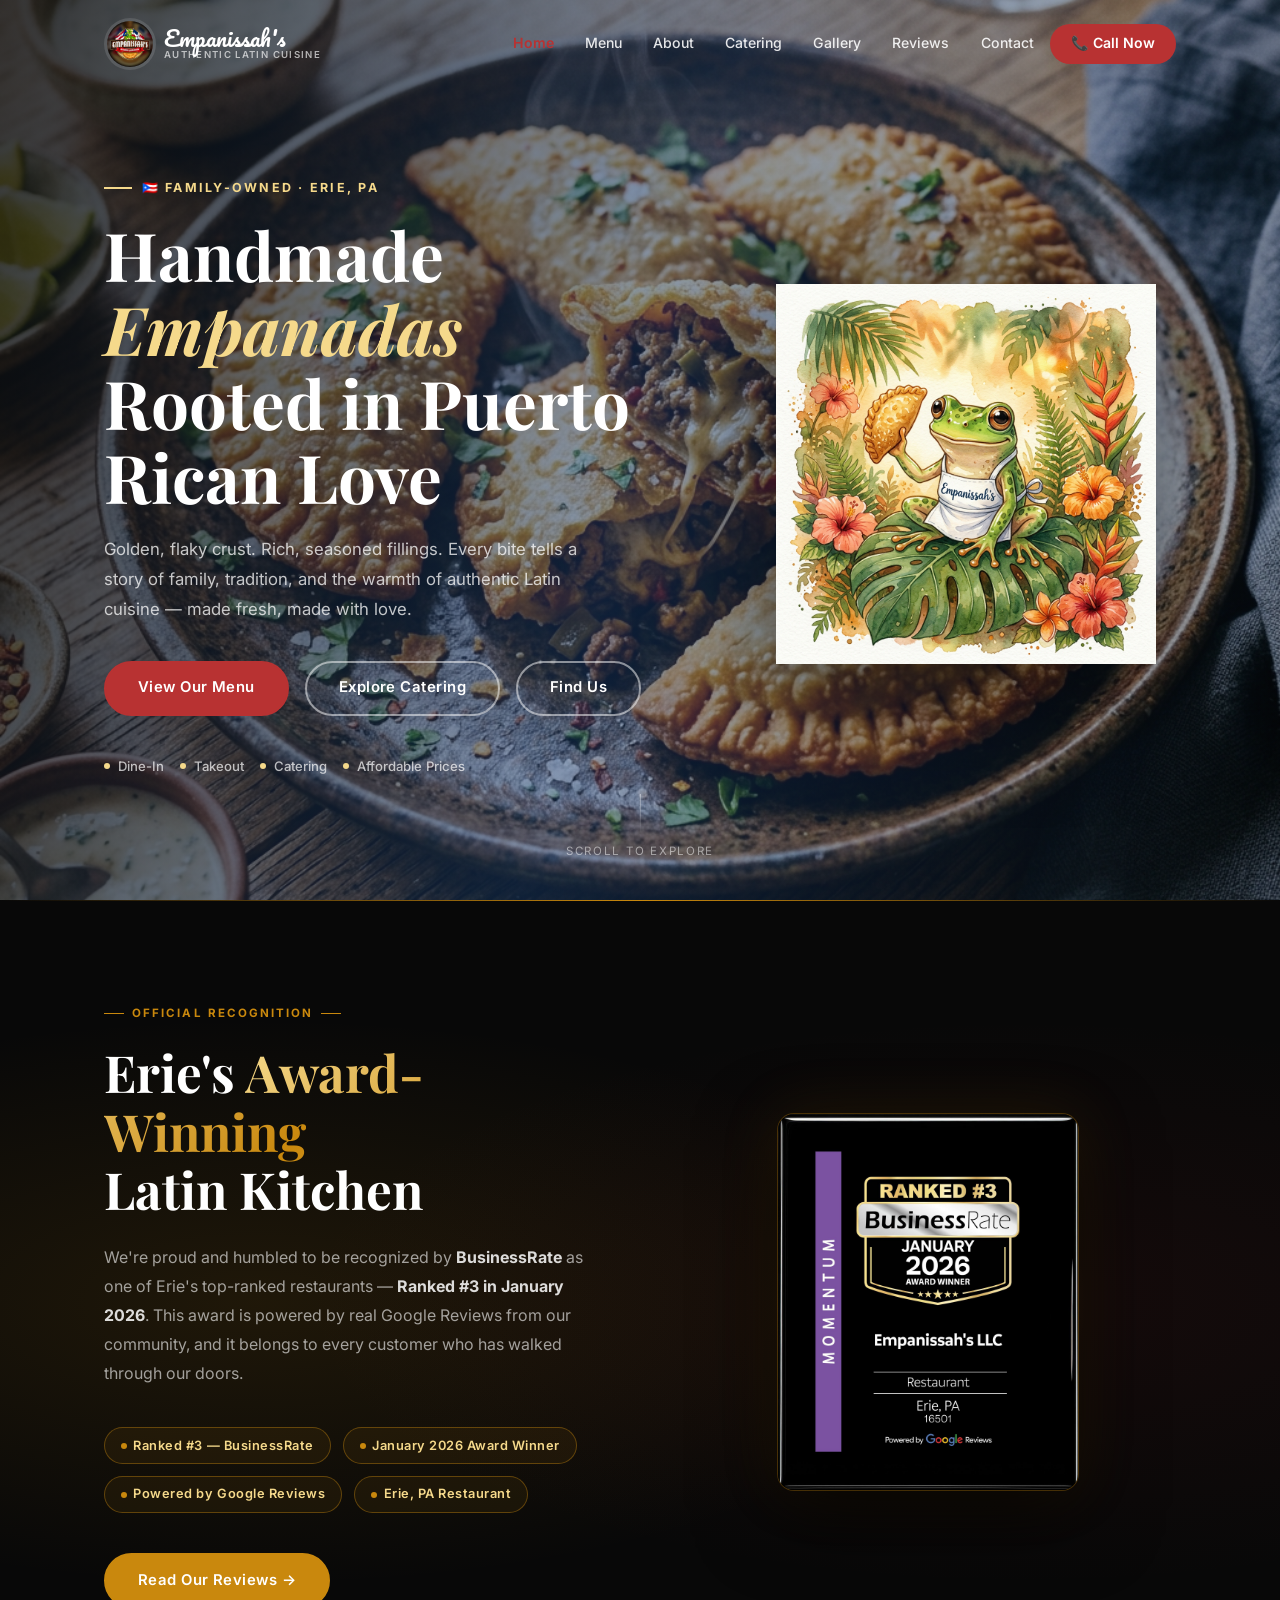
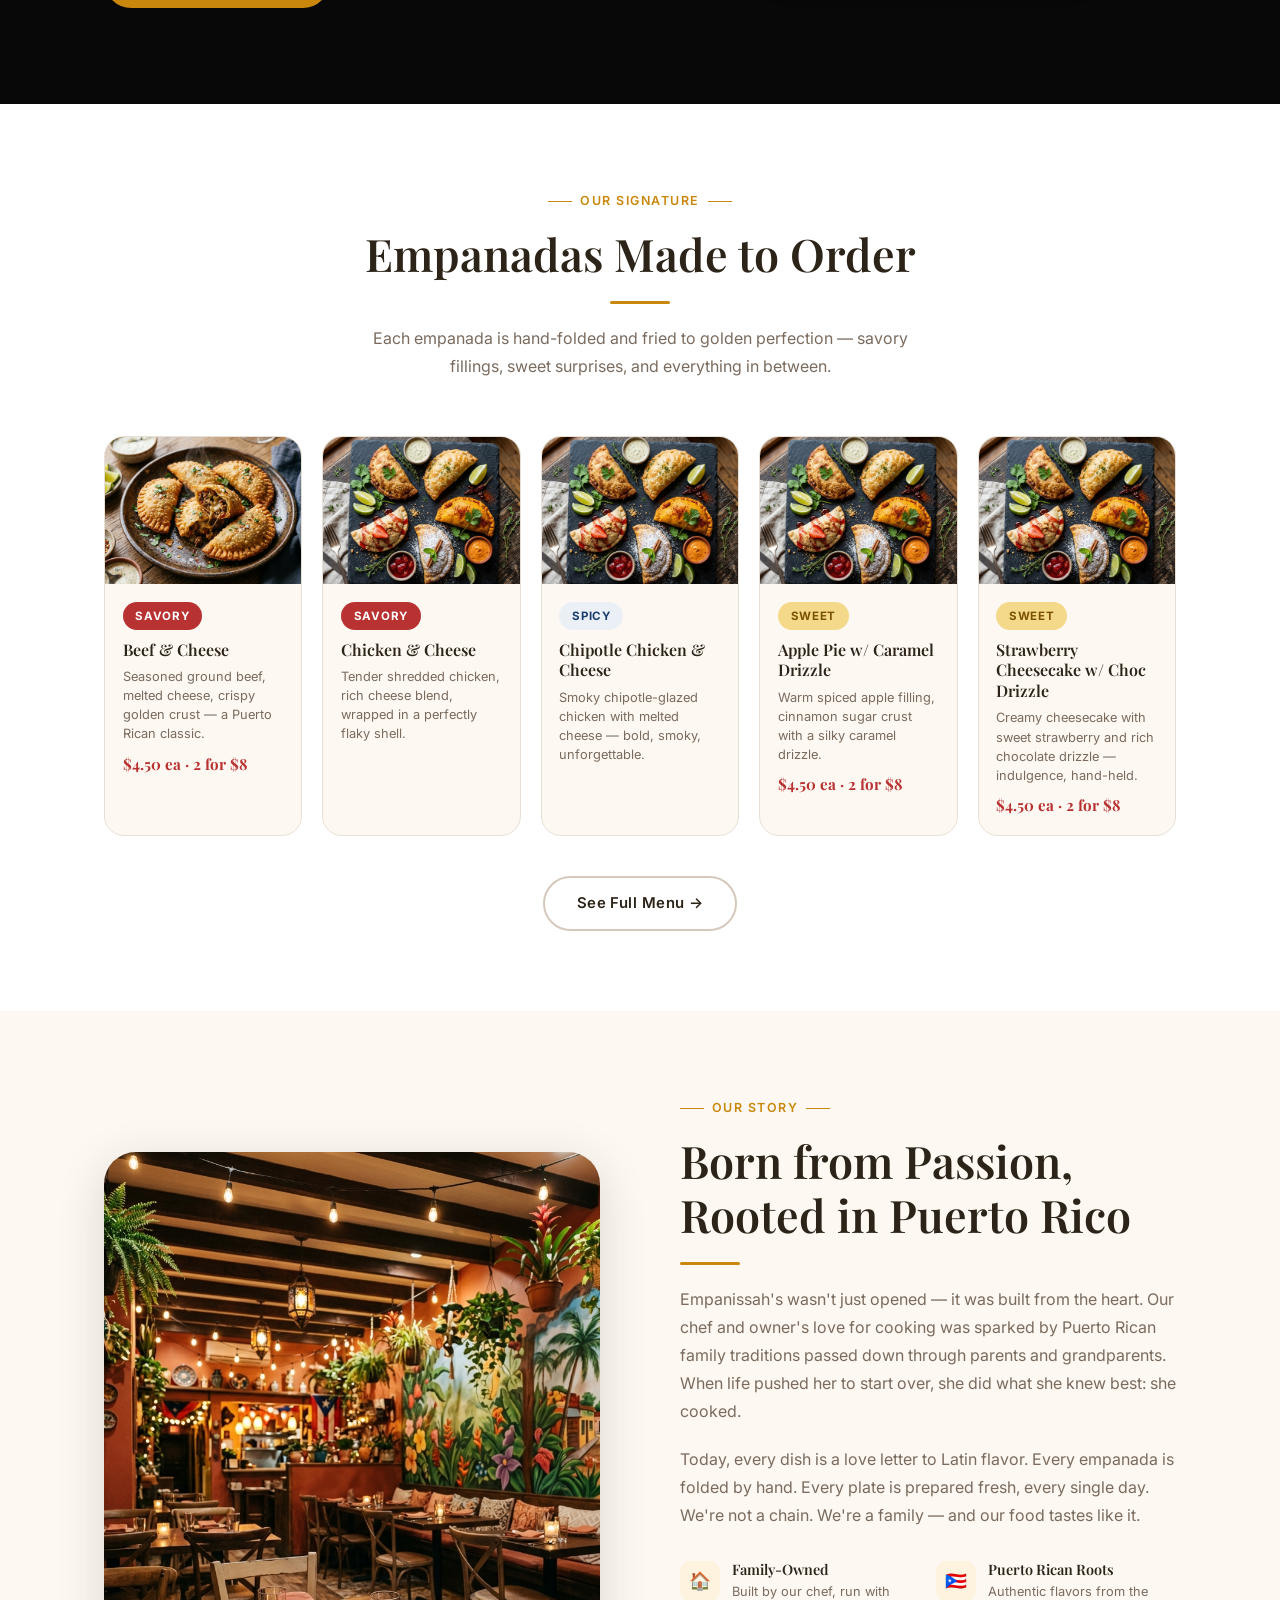
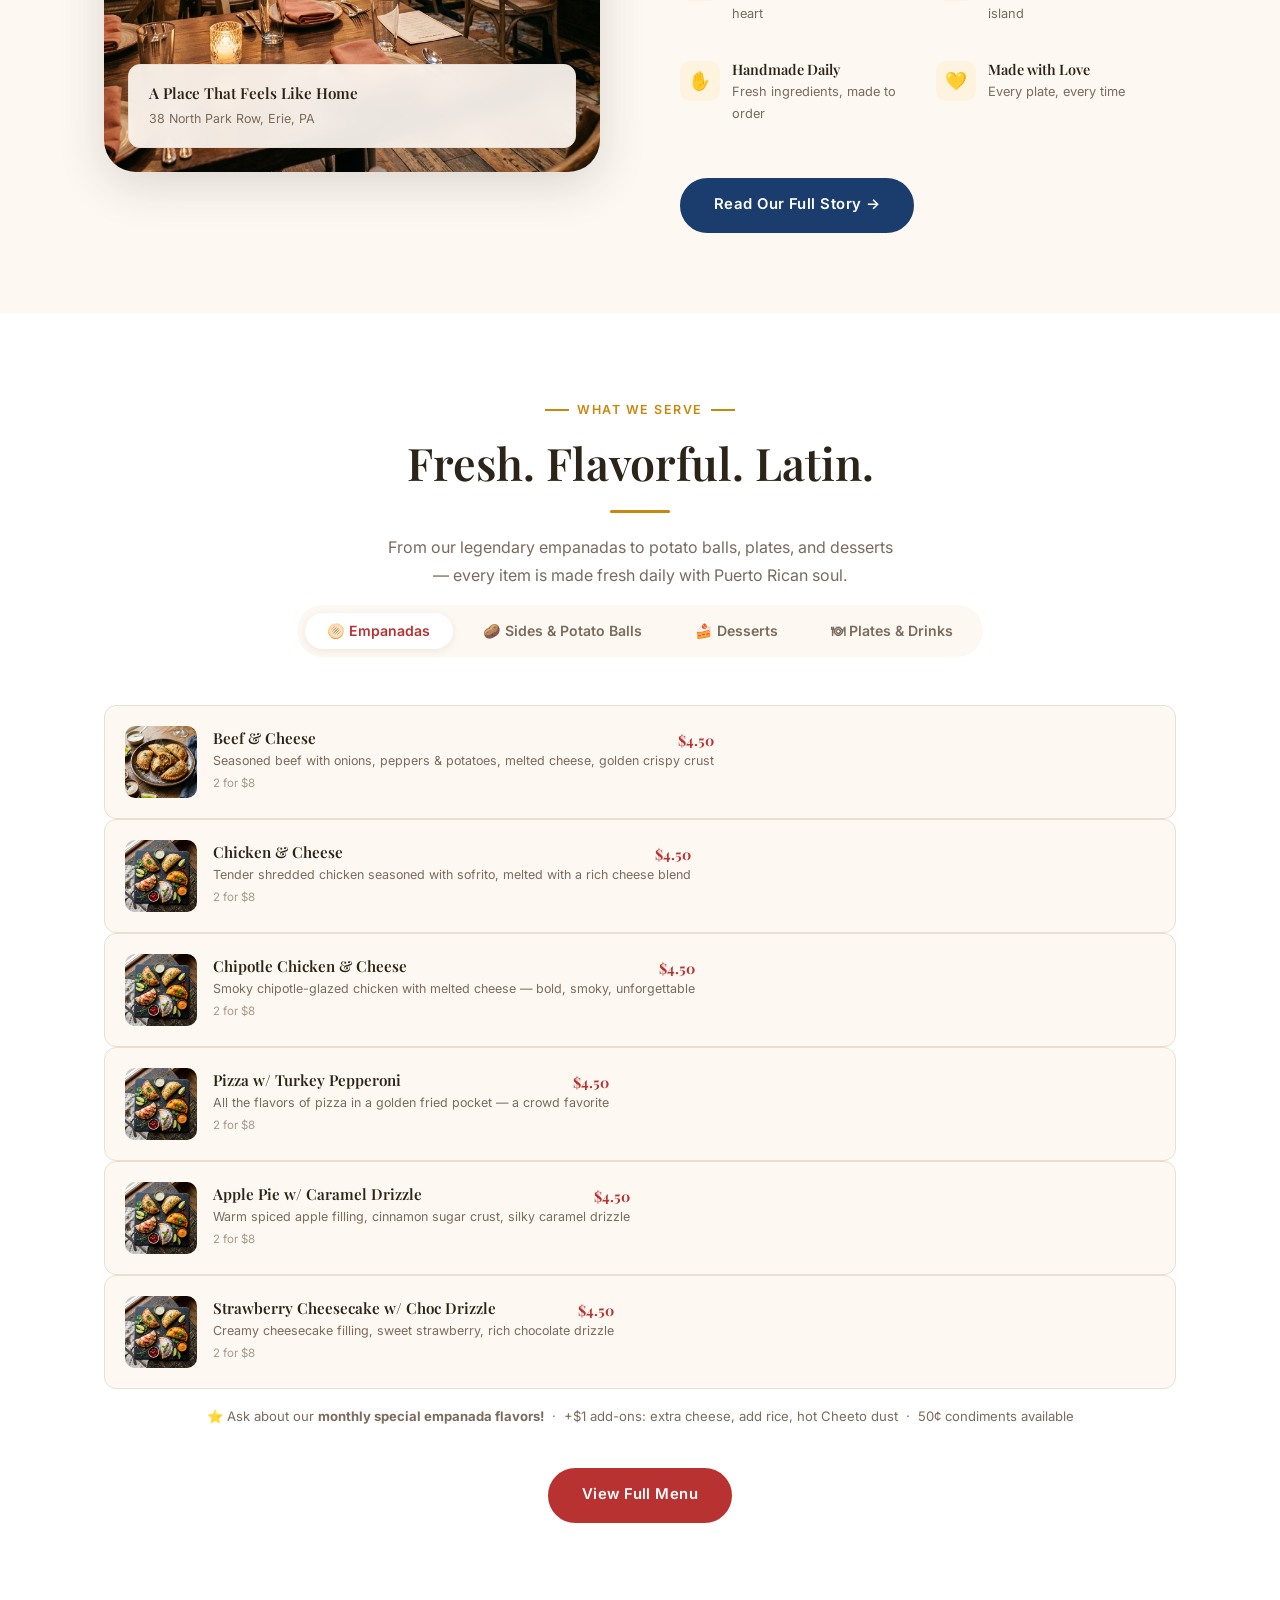
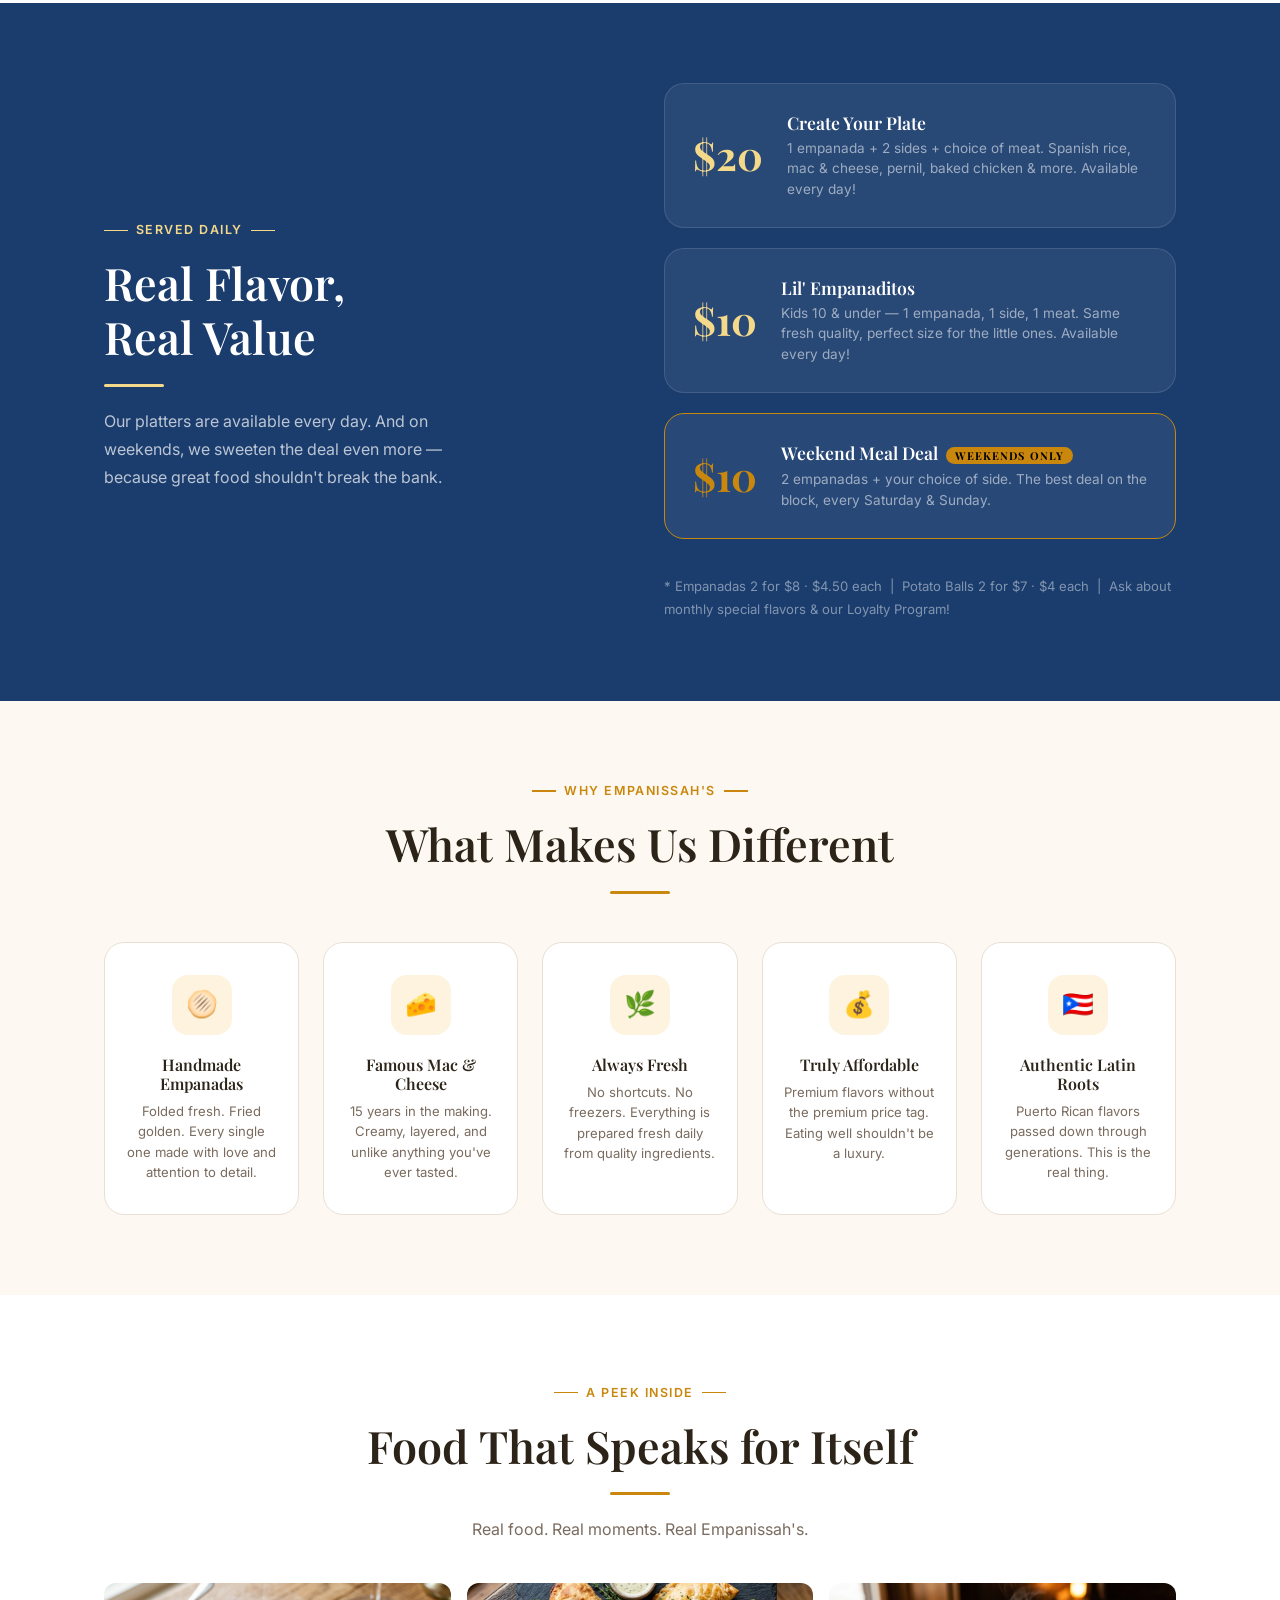
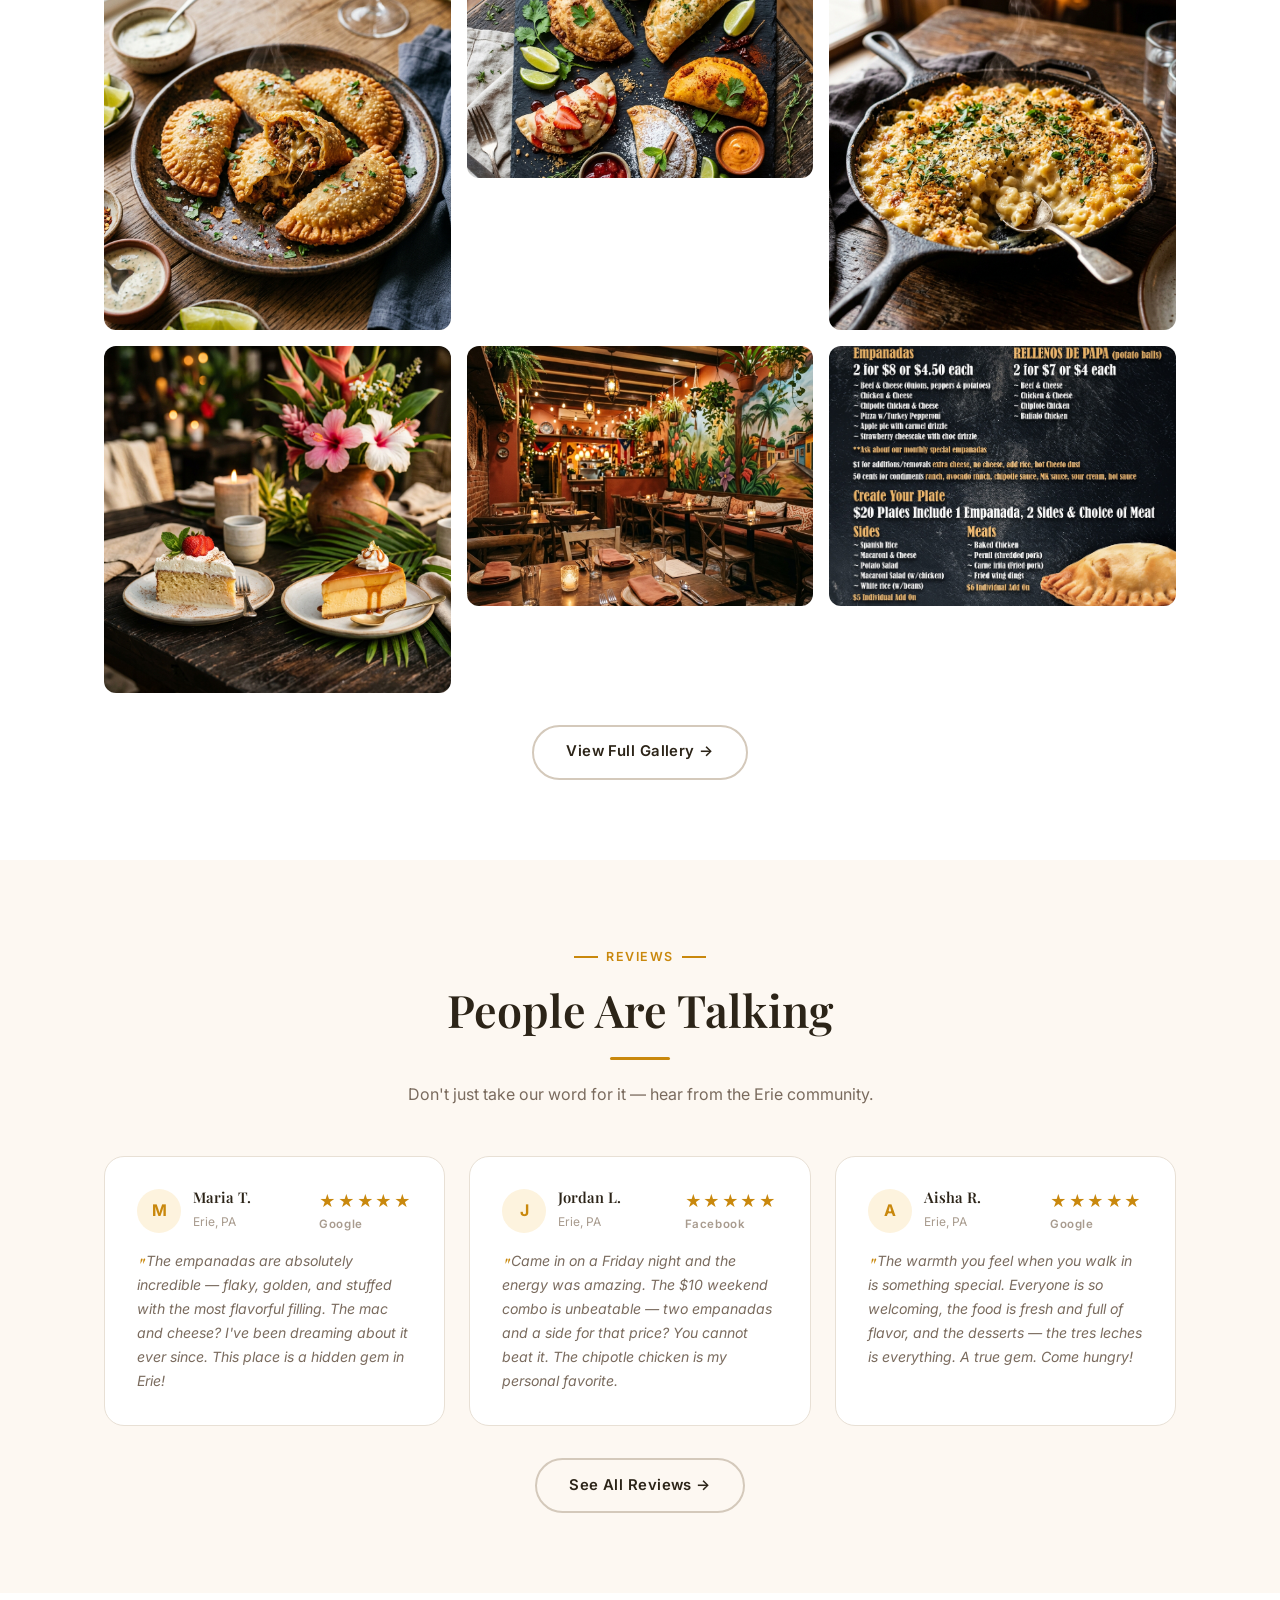
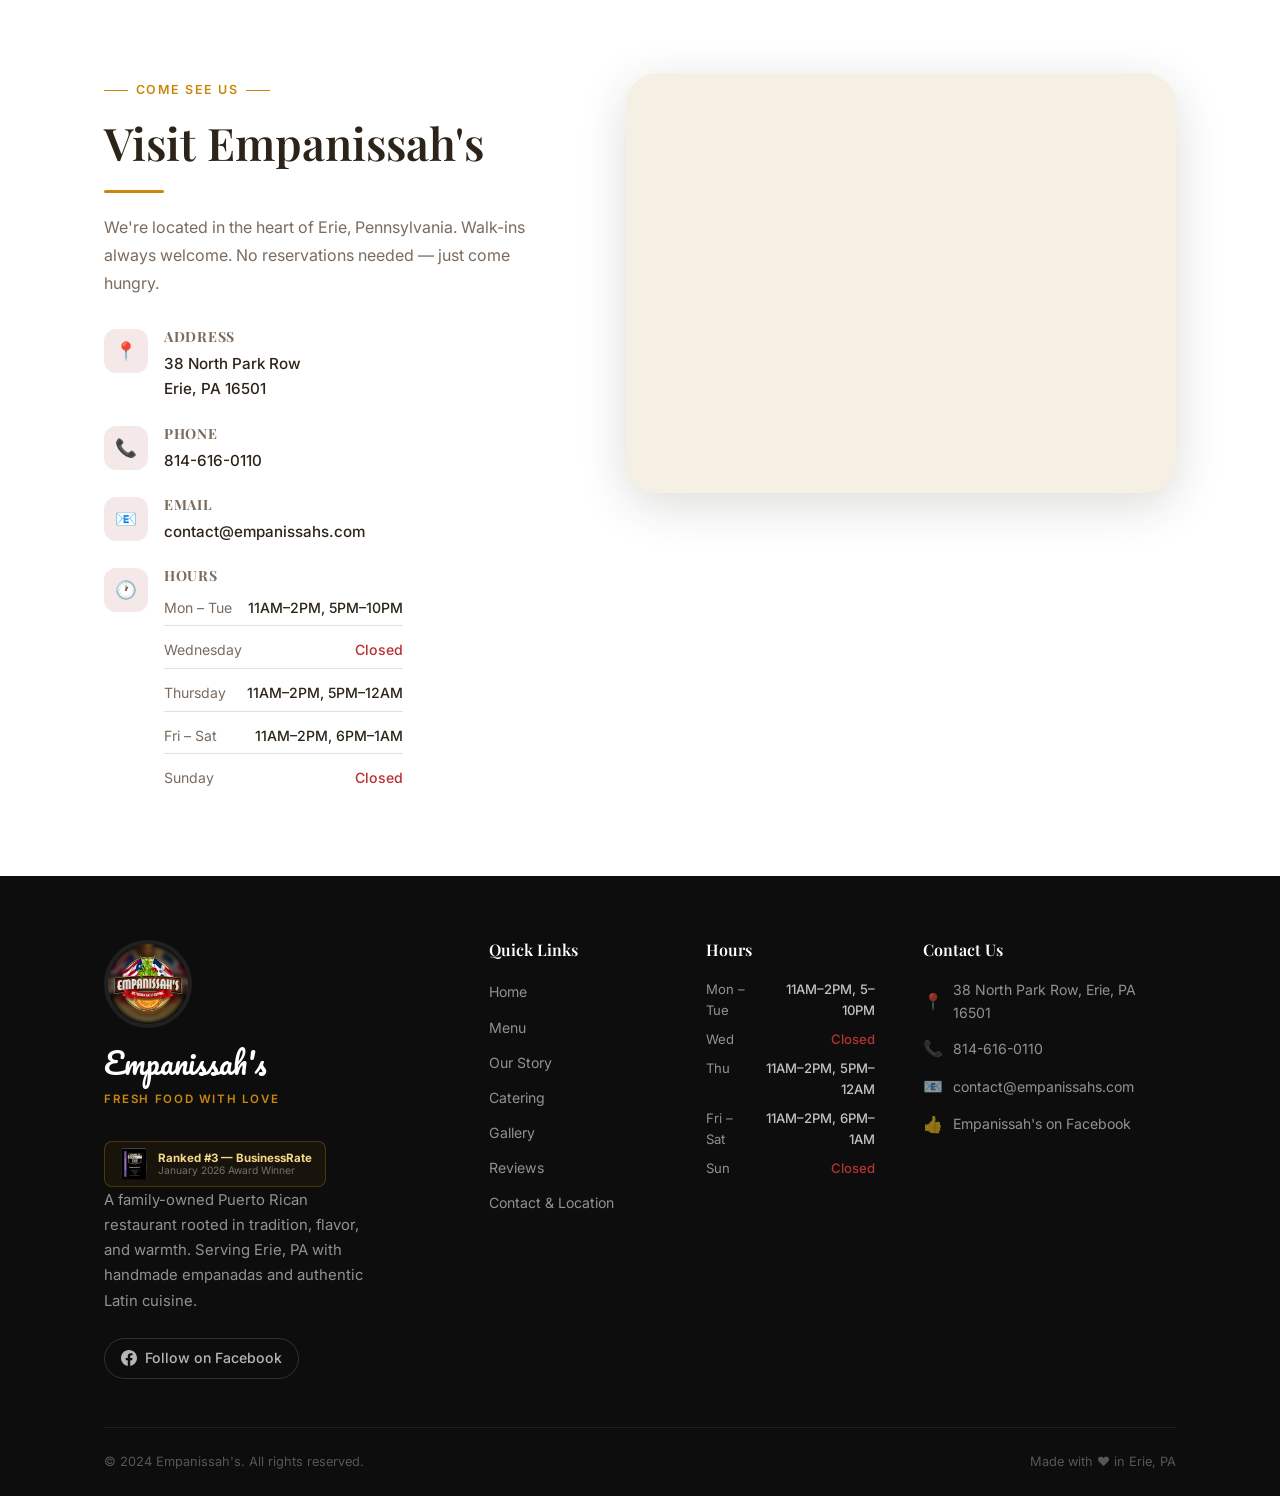
==== index.html @ 35791d21 "Initial commit — Empanissah's website" ====
<!DOCTYPE html>
<html lang="en">
<head>
  <meta charset="UTF-8">
  <meta name="viewport" content="width=device-width, initial-scale=1.0">
  <title>Empanissah's — Authentic Latin Cuisine | Erie, PA</title>
  <meta name="description" content="Empanissah's is a family-owned Puerto Rican restaurant in Erie, PA serving handmade empanadas, famous mac & cheese, tres leches, and more. Fresh food made with love.">
  <link rel="stylesheet" href="css/main.css">
  <link rel="stylesheet" href="css/nav.css">
  <link rel="stylesheet" href="css/home.css">
  <style>
    #lightbox {
      display: none;
      position: fixed;
      inset: 0;
      z-index: 9999;
      align-items: center;
      justify-content: center;
    }
    #lightbox.open { display: flex; }
    #lightbox-overlay {
      position: absolute;
      inset: 0;
      background: rgba(0,0,0,0.88);
      backdrop-filter: blur(8px);
    }
    #lightbox-img-wrap {
      position: relative;
      z-index: 1;
      max-width: 90vw;
      max-height: 88vh;
    }
    #lightbox-img {
      border-radius: 16px;
      max-width: 90vw;
      max-height: 84vh;
      object-fit: contain;
      box-shadow: 0 24px 80px rgba(0,0,0,0.5);
    }
    #lightbox-close {
      position: fixed;
      top: 1.5rem;
      right: 1.5rem;
      width: 44px;
      height: 44px;
      border-radius: 50%;
      background: rgba(255,255,255,0.15);
      color: white;
      font-size: 1.1rem;
      cursor: pointer;
      border: none;
      backdrop-filter: blur(8px);
      transition: background 0.2s;
    }
    #lightbox-close:hover { background: rgba(255,255,255,0.25); }
    #lightbox-prev, #lightbox-next {
      position: fixed;
      top: 50%;
      transform: translateY(-50%);
      width: 48px;
      height: 48px;
      border-radius: 50%;
      background: rgba(255,255,255,0.15);
      color: white;
      font-size: 1.8rem;
      cursor: pointer;
      border: none;
      backdrop-filter: blur(8px);
      display: flex;
      align-items: center;
      justify-content: center;
      transition: background 0.2s;
    }
    #lightbox-prev:hover, #lightbox-next:hover { background: rgba(255,255,255,0.25); }
    #lightbox-prev { left: 1.5rem; }
    #lightbox-next { right: 1.5rem; }
  </style>
</head>
<body>

<!-- ═══════════════════════════════ NAVIGATION ═══════════════════════════════ -->
<nav class="site-nav" id="site-nav">
  <div class="nav-inner">
    <a href="index.html" class="nav-logo">
      <img src="assets/images/Logo.jpg" alt="Empanissah's Logo" class="nav-logo-img">
      <div class="nav-logo-text">
        <span class="logo-name">Empanissah's</span>
        <span class="logo-tag">Authentic Latin Cuisine</span>
      </div>
    </a>
    <div class="nav-links">
      <a href="index.html" class="active">Home</a>
      <a href="menu.html">Menu</a>
      <a href="about.html">About</a>
      <a href="catering.html">Catering</a>
      <a href="gallery.html">Gallery</a>
      <a href="reviews.html">Reviews</a>
      <a href="contact.html">Contact</a>
      <a href="tel:8146160110" class="nav-cta">📞 Call Now</a>
    </div>
    <button class="nav-hamburger" id="hamburger" aria-label="Toggle menu">
      <span></span><span></span><span></span>
    </button>
  </div>
  <div class="nav-mobile" id="nav-mobile">
    <div class="nav-mobile-inner">
      <a href="index.html">Home</a>
      <a href="menu.html">Menu</a>
      <a href="about.html">About</a>
      <a href="catering.html">Catering</a>
      <a href="gallery.html">Gallery</a>
      <a href="reviews.html">Reviews</a>
      <a href="contact.html">Contact & Location</a>
      <a href="tel:8146160110" class="nav-mobile-cta">📞 Call Now — 814-616-0110</a>
    </div>
  </div>
</nav>

<!-- ═══════════════════════════════ HERO ═══════════════════════════════ -->
<section class="hero">
  <div class="hero-bg"></div>
  <div class="hero-overlay"></div>
  <div class="hero-content">
    <div class="hero-text">
      <div class="hero-eyebrow">🇵🇷 Family-Owned · Erie, PA</div>
      <h1>
        Handmade <em>Empanadas</em><br>
        Rooted in Puerto Rican Love
      </h1>
      <p class="hero-desc">
        Golden, flaky crust. Rich, seasoned fillings. Every bite tells a story of family, tradition, and the warmth of authentic Latin cuisine — made fresh, made with love.
      </p>
      <div class="hero-actions">
        <a href="menu.html" class="btn btn-primary">View Our Menu</a>
        <a href="catering.html" class="btn btn-secondary">Explore Catering</a>
        <a href="contact.html" class="btn btn-secondary">Find Us</a>
      </div>
      <div class="hero-badges">
        <div class="hero-badge"><span class="dot"></span>Dine-In</div>
        <div class="hero-badge"><span class="dot"></span>Takeout</div>
        <div class="hero-badge"><span class="dot"></span>Catering</div>
        <div class="hero-badge"><span class="dot"></span>Affordable Prices</div>
      </div>
    </div>
    <div class="hero-illustration">
      <img src="assets/images/mural_frog.png" alt="Empanissah's tropical frog mascot — our island spirit" loading="eager">
    </div>
  </div>
  <div class="hero-scroll">
    <div class="scroll-line"></div>
    Scroll to explore
  </div>
</section>

<!-- ═══════════════════════════════ AWARD ═══════════════════════════════ -->
<section class="award-section" id="award">
  <div class="award-particles">
    <span></span><span></span><span></span><span></span>
    <span></span><span></span><span></span><span></span>
  </div>
  <div class="award-inner">
    <div class="award-content reveal">
      <div class="award-eyebrow">Official Recognition</div>
      <h2 class="award-headline">
        Erie's <em>Award-Winning</em><br>Latin Kitchen
      </h2>
      <p class="award-desc">
        We're proud and humbled to be recognized by <strong style="color:rgba(255,255,255,0.85);">BusinessRate</strong> as one of Erie's top-ranked restaurants — <strong style="color:rgba(255,255,255,0.85);">Ranked #3 in January 2026</strong>. This award is powered by real Google Reviews from our community, and it belongs to every customer who has walked through our doors.
      </p>
      <div class="award-pills">
        <div class="award-pill"><span class="dot"></span> Ranked #3 — BusinessRate</div>
        <div class="award-pill"><span class="dot"></span> January 2026 Award Winner</div>
        <div class="award-pill"><span class="dot"></span> Powered by Google Reviews</div>
        <div class="award-pill"><span class="dot"></span> Erie, PA Restaurant</div>
      </div>
      <a href="reviews.html" class="btn btn-gold">Read Our Reviews →</a>
    </div>
    <div class="award-plaque-wrap reveal reveal-delay-2">
      <div class="award-plaque-glow"></div>
      <img src="assets/images/Award.jpg" alt="Empanissah's — BusinessRate Ranked #3 Award, January 2026" class="award-plaque-img">
    </div>
  </div>
</section>

<!-- ═══════════════════════════════ SIGNATURE EMPANADAS ═══════════════════════════════ -->
<section class="section empanadas-section">
  <div class="container">
    <div class="empanadas-header reveal">
      <div class="section-eyebrow">Our Signature</div>
      <h2>Empanadas Made to Order</h2>
      <div class="divider"></div>
      <p style="max-width:560px;margin:0 auto;">Each empanada is hand-folded and fried to golden perfection — savory fillings, sweet surprises, and everything in between.</p>
    </div>
    <div class="empanada-cards">
      <div class="empanada-card reveal reveal-delay-1">
        <div class="empanada-card-image">
          <img src="assets/images/hero_empanadas.png" alt="Beef & Cheese Empanada">
        </div>
        <div class="empanada-card-body">
          <span class="badge badge-red">Savory</span>
          <h4>Beef &amp; Cheese</h4>
          <p>Seasoned ground beef, melted cheese, crispy golden crust — a Puerto Rican classic.</p>
          <div style="font-family:var(--font-heading);font-size:0.95rem;font-weight:700;color:var(--red);margin-top:0.5rem;">$4.50 ea · 2 for $8</div>
        </div>
      </div>
      <div class="empanada-card reveal reveal-delay-2">
        <div class="empanada-card-image">
          <img src="assets/images/empanada_variety.png" alt="Chicken & Cheese Empanada">
        </div>
        <div class="empanada-card-body">
          <span class="badge badge-red">Savory</span>
          <h4>Chicken &amp; Cheese</h4>
          <p>Tender shredded chicken, rich cheese blend, wrapped in a perfectly flaky shell.</p>
        </div>
      </div>
      <div class="empanada-card reveal reveal-delay-3">
        <div class="empanada-card-image">
          <img src="assets/images/empanada_variety.png" alt="Chipotle Chicken Empanada">
        </div>
        <div class="empanada-card-body">
          <span class="badge badge-navy">Spicy</span>
          <h4>Chipotle Chicken &amp; Cheese</h4>
          <p>Smoky chipotle-glazed chicken with melted cheese — bold, smoky, unforgettable.</p>
        </div>
      </div>
      <div class="empanada-card reveal reveal-delay-4">
        <div class="empanada-card-image">
          <img src="assets/images/empanada_variety.png" alt="Apple Pie Empanada">
        </div>
        <div class="empanada-card-body">
          <span class="badge badge-gold">Sweet</span>
          <h4>Apple Pie w/ Caramel Drizzle</h4>
          <p>Warm spiced apple filling, cinnamon sugar crust with a silky caramel drizzle.</p>
          <div style="font-family:var(--font-heading);font-size:0.95rem;font-weight:700;color:var(--red);margin-top:0.5rem;">$4.50 ea · 2 for $8</div>
        </div>
      </div>
      <div class="empanada-card reveal reveal-delay-4">
        <div class="empanada-card-image">
          <img src="assets/images/empanada_variety.png" alt="Strawberry Cheesecake Empanada">
        </div>
        <div class="empanada-card-body">
          <span class="badge badge-gold">Sweet</span>
          <h4>Strawberry Cheesecake w/ Choc Drizzle</h4>
          <p>Creamy cheesecake with sweet strawberry and rich chocolate drizzle — indulgence, hand-held.</p>
          <div style="font-family:var(--font-heading);font-size:0.95rem;font-weight:700;color:var(--red);margin-top:0.5rem;">$4.50 ea · 2 for $8</div>
        </div>
      </div>
    </div>
    <div style="text-align:center;margin-top:2.5rem;" class="reveal">
      <a href="menu.html" class="btn btn-outline-dark">See Full Menu →</a>
    </div>
  </div>
</section>

<!-- ═══════════════════════════════ ABOUT PREVIEW ═══════════════════════════════ -->
<section class="section about-preview">
  <div class="container">
    <div class="about-preview-image reveal">
      <img src="assets/images/restaurant_interior.png" alt="Inside Empanissah's warm dining room">
      <div class="image-caption">
        <strong>A Place That Feels Like Home</strong>
        <span>38 North Park Row, Erie, PA</span>
      </div>
    </div>
    <div class="about-preview-text">
      <div class="section-eyebrow reveal">Our Story</div>
      <h2 class="reveal">Born from Passion,<br>Rooted in Puerto Rico</h2>
      <div class="divider divider-left reveal"></div>
      <p class="reveal">
        Empanissah's wasn't just opened — it was built from the heart. Our chef and owner's love for cooking was sparked by Puerto Rican family traditions passed down through parents and grandparents. When life pushed her to start over, she did what she knew best: she cooked.
      </p>
      <p class="reveal">
        Today, every dish is a love letter to Latin flavor. Every empanada is folded by hand. Every plate is prepared fresh, every single day. We're not a chain. We're a family — and our food tastes like it.
      </p>
      <div class="about-preview-values reveal">
        <div class="about-value-item">
          <div class="about-value-icon">🏠</div>
          <div>
            <h5>Family-Owned</h5>
            <p>Built by our chef, run with heart</p>
          </div>
        </div>
        <div class="about-value-item">
          <div class="about-value-icon">🇵🇷</div>
          <div>
            <h5>Puerto Rican Roots</h5>
            <p>Authentic flavors from the island</p>
          </div>
        </div>
        <div class="about-value-item">
          <div class="about-value-icon">✋</div>
          <div>
            <h5>Handmade Daily</h5>
            <p>Fresh ingredients, made to order</p>
          </div>
        </div>
        <div class="about-value-item">
          <div class="about-value-icon">💛</div>
          <div>
            <h5>Made with Love</h5>
            <p>Every plate, every time</p>
          </div>
        </div>
      </div>
      <a href="about.html" class="btn btn-navy reveal">Read Our Full Story →</a>
    </div>
  </div>
</section>

<!-- ═══════════════════════════════ FEATURED MENU ═══════════════════════════════ -->
<section class="section menu-preview">
  <div class="container">
    <div class="text-center reveal" style="margin-bottom:1rem;">
      <div class="section-eyebrow" style="justify-content:center;">What We Serve</div>
      <h2>Fresh. Flavorful. Latin.</h2>
      <div class="divider"></div>
      <p style="max-width:520px;margin:0 auto;">From our legendary empanadas to potato balls, plates, and desserts — every item is made fresh daily with Puerto Rican soul.</p>
    </div>
    <div class="menu-tabs-container reveal">
      <div class="menu-tabs">
        <button class="menu-tab-btn active" data-tab="tab-empanadas">🫓 Empanadas</button>
        <button class="menu-tab-btn" data-tab="tab-sides">🥔 Sides &amp; Potato Balls</button>
        <button class="menu-tab-btn" data-tab="tab-desserts">🍰 Desserts</button>
        <button class="menu-tab-btn" data-tab="tab-plates">🍽 Plates &amp; Drinks</button>
      </div>
    </div>

    <!-- ── TAB: EMPANADAS ── -->
    <div class="menu-tab-panel active" id="tab-empanadas">
      <div class="menu-items-grid">
        <div class="menu-item-card reveal">
          <img class="menu-item-image" src="assets/images/hero_empanadas.png" alt="Beef &amp; Cheese Empanada">
          <div class="menu-item-info">
            <div style="display:flex;justify-content:space-between;align-items:flex-start;gap:0.5rem;">
              <h4>Beef &amp; Cheese</h4>
              <span style="font-family:var(--font-heading);font-weight:700;color:var(--red);font-size:0.9rem;white-space:nowrap;">$4.50</span>
            </div>
            <p>Seasoned beef with onions, peppers &amp; potatoes, melted cheese, golden crispy crust</p>
            <span style="font-size:0.72rem;color:var(--text-light);">2 for $8</span>
          </div>
        </div>
        <div class="menu-item-card reveal reveal-delay-1">
          <img class="menu-item-image" src="assets/images/empanada_variety.png" alt="Chicken &amp; Cheese Empanada">
          <div class="menu-item-info">
            <div style="display:flex;justify-content:space-between;align-items:flex-start;gap:0.5rem;">
              <h4>Chicken &amp; Cheese</h4>
              <span style="font-family:var(--font-heading);font-weight:700;color:var(--red);font-size:0.9rem;white-space:nowrap;">$4.50</span>
            </div>
            <p>Tender shredded chicken seasoned with sofrito, melted with a rich cheese blend</p>
            <span style="font-size:0.72rem;color:var(--text-light);">2 for $8</span>
          </div>
        </div>
        <div class="menu-item-card reveal reveal-delay-2">
          <img class="menu-item-image" src="assets/images/empanada_variety.png" alt="Chipotle Chicken Empanada">
          <div class="menu-item-info">
            <div style="display:flex;justify-content:space-between;align-items:flex-start;gap:0.5rem;">
              <h4>Chipotle Chicken &amp; Cheese</h4>
              <span style="font-family:var(--font-heading);font-weight:700;color:var(--red);font-size:0.9rem;white-space:nowrap;">$4.50</span>
            </div>
            <p>Smoky chipotle-glazed chicken with melted cheese — bold, smoky, unforgettable</p>
            <span style="font-size:0.72rem;color:var(--text-light);">2 for $8</span>
          </div>
        </div>
        <div class="menu-item-card reveal">
          <img class="menu-item-image" src="assets/images/empanada_variety.png" alt="Pizza Empanada">
          <div class="menu-item-info">
            <div style="display:flex;justify-content:space-between;align-items:flex-start;gap:0.5rem;">
              <h4>Pizza w/ Turkey Pepperoni</h4>
              <span style="font-family:var(--font-heading);font-weight:700;color:var(--red);font-size:0.9rem;white-space:nowrap;">$4.50</span>
            </div>
            <p>All the flavors of pizza in a golden fried pocket — a crowd favorite</p>
            <span style="font-size:0.72rem;color:var(--text-light);">2 for $8</span>
          </div>
        </div>
        <div class="menu-item-card reveal reveal-delay-1">
          <img class="menu-item-image" src="assets/images/empanada_variety.png" alt="Apple Pie Empanada">
          <div class="menu-item-info">
            <div style="display:flex;justify-content:space-between;align-items:flex-start;gap:0.5rem;">
              <h4>Apple Pie w/ Caramel Drizzle</h4>
              <span style="font-family:var(--font-heading);font-weight:700;color:var(--red);font-size:0.9rem;white-space:nowrap;">$4.50</span>
            </div>
            <p>Warm spiced apple filling, cinnamon sugar crust, silky caramel drizzle</p>
            <span style="font-size:0.72rem;color:var(--text-light);">2 for $8</span>
          </div>
        </div>
        <div class="menu-item-card reveal reveal-delay-2">
          <img class="menu-item-image" src="assets/images/empanada_variety.png" alt="Strawberry Cheesecake Empanada">
          <div class="menu-item-info">
            <div style="display:flex;justify-content:space-between;align-items:flex-start;gap:0.5rem;">
              <h4>Strawberry Cheesecake w/ Choc Drizzle</h4>
              <span style="font-family:var(--font-heading);font-weight:700;color:var(--red);font-size:0.9rem;white-space:nowrap;">$4.50</span>
            </div>
            <p>Creamy cheesecake filling, sweet strawberry, rich chocolate drizzle</p>
            <span style="font-size:0.72rem;color:var(--text-light);">2 for $8</span>
          </div>
        </div>
      </div>
      <p style="text-align:center;font-size:0.82rem;color:var(--text-muted);margin-top:1rem;">⭐ Ask about our <strong>monthly special empanada flavors!</strong> &nbsp;·&nbsp; +$1 add-ons: extra cheese, add rice, hot Cheeto dust &nbsp;·&nbsp; 50¢ condiments available</p>
    </div>

    <!-- ── TAB: SIDES & POTATO BALLS ── -->
    <div class="menu-tab-panel" id="tab-sides">
      <div class="menu-items-grid">
        <div class="menu-item-card reveal">
          <img class="menu-item-image" src="assets/images/potato_balls.png" alt="Beef &amp; Cheese Potato Ball">
          <div class="menu-item-info">
            <div style="display:flex;justify-content:space-between;align-items:flex-start;gap:0.5rem;">
              <h4>Potato Balls — Beef &amp; Cheese</h4>
              <span style="font-family:var(--font-heading);font-weight:700;color:var(--red);font-size:0.9rem;white-space:nowrap;">$4</span>
            </div>
            <p>Seasoned beef and melted cheese inside a crispy golden potato shell</p>
            <span style="font-size:0.72rem;color:var(--text-light);">Rellenos de Papa · 2 for $7</span>
          </div>
        </div>
        <div class="menu-item-card reveal reveal-delay-1">
          <img class="menu-item-image" src="assets/images/potato_balls.png" alt="Chicken &amp; Cheese Potato Ball">
          <div class="menu-item-info">
            <div style="display:flex;justify-content:space-between;align-items:flex-start;gap:0.5rem;">
              <h4>Potato Balls — Chicken &amp; Cheese</h4>
              <span style="font-family:var(--font-heading);font-weight:700;color:var(--red);font-size:0.9rem;white-space:nowrap;">$4</span>
            </div>
            <p>Tender chicken and cheese folded into a crispy fried potato ball</p>
            <span style="font-size:0.72rem;color:var(--text-light);">Rellenos de Papa · 2 for $7</span>
          </div>
        </div>
        <div class="menu-item-card reveal reveal-delay-2">
          <img class="menu-item-image" src="assets/images/potato_balls.png" alt="Chipotle Chicken Potato Ball">
          <div class="menu-item-info">
            <div style="display:flex;justify-content:space-between;align-items:flex-start;gap:0.5rem;">
              <h4>Potato Balls — Chipotle Chicken</h4>
              <span style="font-family:var(--font-heading);font-weight:700;color:var(--red);font-size:0.9rem;white-space:nowrap;">$4</span>
            </div>
            <p>Smoky chipotle chicken in a perfectly crispy potato shell</p>
            <span style="font-size:0.72rem;color:var(--text-light);">Rellenos de Papa · 2 for $7</span>
          </div>
        </div>
        <div class="menu-item-card reveal">
          <img class="menu-item-image" src="assets/images/potato_balls.png" alt="Buffalo Chicken Potato Ball">
          <div class="menu-item-info">
            <div style="display:flex;justify-content:space-between;align-items:flex-start;gap:0.5rem;">
              <h4>Potato Balls — Buffalo Chicken</h4>
              <span style="font-family:var(--font-heading);font-weight:700;color:var(--red);font-size:0.9rem;white-space:nowrap;">$4</span>
            </div>
            <p>Tangy, spicy buffalo chicken inside a perfectly fried potato shell</p>
            <span style="font-size:0.72rem;color:var(--text-light);">Rellenos de Papa · 2 for $7</span>
          </div>
        </div>
        <div class="menu-item-card reveal reveal-delay-1">
          <img class="menu-item-image" src="assets/images/mac_and_cheese.png" alt="Mac &amp; Cheese Side">
          <div class="menu-item-info">
            <div style="display:flex;justify-content:space-between;align-items:flex-start;gap:0.5rem;">
              <h4>Macaroni &amp; Cheese</h4>
              <span style="font-family:var(--font-heading);font-weight:700;color:var(--red);font-size:0.9rem;white-space:nowrap;">Side</span>
            </div>
            <p>15 years perfected. Ultra-creamy, golden-baked, unforgettable — included with $20 plate</p>
            <span style="font-size:0.72rem;color:var(--text-light);">+$5 individual add-on</span>
          </div>
        </div>
        <div class="menu-item-card reveal reveal-delay-2">
          <img class="menu-item-image" src="assets/images/restaurant_interior.png" alt="Plate Sides">
          <div class="menu-item-info">
            <h4>More Sides Available</h4>
            <p>Spanish Rice · Potato Salad · Macaroni Salad w/ Chicken · White Rice w/ Beans</p>
            <span style="font-size:0.72rem;color:var(--text-light);">Included with $20 plate · +$5 individual add-on</span>
          </div>
        </div>
      </div>
    </div>

    <!-- ── TAB: DESSERTS ── -->
    <div class="menu-tab-panel" id="tab-desserts">
      <div class="menu-items-grid">
        <div class="menu-item-card reveal">
          <img class="menu-item-image" src="assets/images/desserts.png" alt="Tres Leches">
          <div class="menu-item-info">
            <h4>Tres Leches</h4>
            <p>Light sponge cake soaked in three milks, topped with whipped cream and fresh strawberry. Silky and deeply satisfying.</p>
          </div>
        </div>
        <div class="menu-item-card reveal reveal-delay-1">
          <img class="menu-item-image" src="assets/images/desserts.png" alt="Cheesecake Flan">
          <div class="menu-item-info">
            <h4>Cheesecake Flan</h4>
            <p>Puerto Rican flan meets American cheesecake — silky caramel glaze, creamy cheesecake base. The best of two worlds.</p>
          </div>
        </div>
        <div class="menu-item-card reveal reveal-delay-2">
          <img class="menu-item-image" src="assets/images/empanada_variety.png" alt="Apple Pie Empanada — Sweet">
          <div class="menu-item-info">
            <div style="display:flex;justify-content:space-between;align-items:flex-start;gap:0.5rem;">
              <h4>Apple Pie w/ Caramel Drizzle</h4>
              <span style="font-family:var(--font-heading);font-weight:700;color:var(--red);font-size:0.9rem;white-space:nowrap;">$4.50</span>
            </div>
            <p>Warm spiced apple filling, cinnamon sugar crust with a silky caramel drizzle — dessert you can hold</p>
            <span style="font-size:0.72rem;color:var(--text-light);">2 for $8</span>
          </div>
        </div>
        <div class="menu-item-card reveal">
          <img class="menu-item-image" src="assets/images/empanada_variety.png" alt="Strawberry Cheesecake Empanada — Sweet">
          <div class="menu-item-info">
            <div style="display:flex;justify-content:space-between;align-items:flex-start;gap:0.5rem;">
              <h4>Strawberry Cheesecake w/ Choc Drizzle</h4>
              <span style="font-family:var(--font-heading);font-weight:700;color:var(--red);font-size:0.9rem;white-space:nowrap;">$4.50</span>
            </div>
            <p>Creamy cheesecake with sweet strawberry and rich chocolate drizzle — indulgence, hand-held</p>
            <span style="font-size:0.72rem;color:var(--text-light);">2 for $8</span>
          </div>
        </div>
      </div>
    </div>

    <!-- ── TAB: PLATES & DRINKS ── -->
    <div class="menu-tab-panel" id="tab-plates">
      <div class="menu-items-grid">
        <div class="menu-item-card reveal" style="background:var(--gold-soft);border-color:var(--gold);">
          <div style="width:72px;min-width:72px;height:72px;background:var(--gold);border-radius:10px;display:flex;align-items:center;justify-content:center;font-size:2rem;flex-shrink:0;">🍽</div>
          <div class="menu-item-info">
            <div style="display:flex;justify-content:space-between;align-items:flex-start;gap:0.5rem;">
              <h4>Create Your Plate</h4>
              <span style="font-family:var(--font-heading);font-weight:700;color:var(--red);font-size:0.9rem;white-space:nowrap;">$20</span>
            </div>
            <p>1 empanada + 2 sides + choice of meat. Sides: Spanish rice, mac &amp; cheese, potato salad, macaroni salad, white rice w/ beans.</p>
            <span style="font-size:0.72rem;color:#7A5200;">Meats: Baked Chicken · Pernil · Carne Frita · Fried Wing Dings</span>
          </div>
        </div>
        <div class="menu-item-card reveal reveal-delay-1" style="background:var(--navy-soft);border-color:var(--navy);">
          <div style="width:72px;min-width:72px;height:72px;background:var(--navy);border-radius:10px;display:flex;align-items:center;justify-content:center;font-size:2rem;flex-shrink:0;">🧒</div>
          <div class="menu-item-info">
            <div style="display:flex;justify-content:space-between;align-items:flex-start;gap:0.5rem;">
              <h4>Lil' Empanaditos</h4>
              <span style="font-family:var(--font-heading);font-weight:700;color:var(--navy);font-size:0.9rem;white-space:nowrap;">$10</span>
            </div>
            <p>Kids 10 &amp; under — 1 empanada, 1 side, 1 meat. Same fresh quality, perfect size for little ones.</p>
            <span style="font-size:0.72rem;color:var(--navy);">For kids 10 and under</span>
          </div>
        </div>
        <div class="menu-item-card reveal reveal-delay-2">
          <div style="width:72px;min-width:72px;height:72px;background:var(--red-soft);border-radius:10px;display:flex;align-items:center;justify-content:center;font-size:2rem;flex-shrink:0;">🥤</div>
          <div class="menu-item-info">
            <h4>Drinks</h4>
            <p>Pop (Soda) · Water · Juice</p>
            <span style="font-size:0.82rem;font-weight:600;color:var(--red);">Pop $2 &nbsp;·&nbsp; Water $1 &nbsp;·&nbsp; Juice $2</span>
          </div>
        </div>
        <div class="menu-item-card reveal">
          <div style="width:72px;min-width:72px;height:72px;background:var(--gold-soft);border-radius:10px;display:flex;align-items:center;justify-content:center;font-size:2rem;flex-shrink:0;">🏆</div>
          <div class="menu-item-info">
            <h4>Loyalty Program</h4>
            <p>Frequent visitor? Ask about our loyalty program — we reward our regulars!</p>
            <span style="font-size:0.72rem;color:var(--text-light);">Ask any team member for details</span>
          </div>
        </div>
      </div>
    </div>

    <div style="text-align:center;margin-top:2.5rem;" class="reveal">
      <a href="menu.html" class="btn btn-primary">View Full Menu</a>
    </div>
  </div>
</section>

<!-- ═══════════════════════════════ WEEKEND SPECIALS ═══════════════════════════════ -->
<section class="section specials-section">
  <div class="container">
    <div>
      <div class="section-eyebrow specials-eyebrow reveal">Served Daily</div>
      <h2 style="color:var(--white);" class="reveal">Real Flavor,<br>Real Value</h2>
      <div class="divider divider-left reveal" style="background:var(--gold-light);"></div>
      <p style="color:rgba(255,255,255,0.7);max-width:380px;" class="reveal">Our platters are available every day. And on weekends, we sweeten the deal even more — because great food shouldn't break the bank.</p>
    </div>
    <div class="special-cards">
      <div class="special-card reveal">
        <div class="special-price">$20</div>
        <div class="special-info">
          <h3>Create Your Plate</h3>
          <p>1 empanada + 2 sides + choice of meat. Spanish rice, mac &amp; cheese, pernil, baked chicken &amp; more. Available every day!</p>
        </div>
      </div>
      <div class="special-card reveal reveal-delay-1">
        <div class="special-price">$10</div>
        <div class="special-info">
          <h3>Lil' Empanaditos</h3>
          <p>Kids 10 &amp; under — 1 empanada, 1 side, 1 meat. Same fresh quality, perfect size for the little ones. Available every day!</p>
        </div>
      </div>
      <div class="special-card reveal reveal-delay-2" style="border-color:var(--gold);">
        <div class="special-price" style="color:var(--gold);">$10</div>
        <div class="special-info">
          <h3>Weekend Meal Deal &nbsp;<span style="display:inline-block;font-size:0.68rem;font-weight:700;letter-spacing:0.1em;text-transform:uppercase;background:var(--gold);color:#000;padding:0.15rem 0.55rem;border-radius:100px;vertical-align:middle;">Weekends Only</span></h3>
          <p>2 empanadas + your choice of side. The best deal on the block, every Saturday &amp; Sunday.</p>
        </div>
      </div>
      <p class="specials-note reveal">* Empanadas 2 for $8 · $4.50 each &nbsp;|&nbsp; Potato Balls 2 for $7 · $4 each &nbsp;|&nbsp; Ask about monthly special flavors &amp; our Loyalty Program!</p>
    </div>
  </div>
</section>

<!-- ═══════════════════════════════ WHY PEOPLE LOVE US ═══════════════════════════════ -->
<section class="section why-section">
  <div class="container text-center">
    <div class="section-eyebrow reveal" style="justify-content:center;">Why Empanissah's</div>
    <h2 class="reveal">What Makes Us Different</h2>
    <div class="divider reveal"></div>
    <div class="why-grid">
      <div class="why-card reveal">
        <div class="why-icon">🫓</div>
        <h4>Handmade Empanadas</h4>
        <p>Folded fresh. Fried golden. Every single one made with love and attention to detail.</p>
      </div>
      <div class="why-card reveal reveal-delay-1">
        <div class="why-icon">🧀</div>
        <h4>Famous Mac &amp; Cheese</h4>
        <p>15 years in the making. Creamy, layered, and unlike anything you've ever tasted.</p>
      </div>
      <div class="why-card reveal reveal-delay-2">
        <div class="why-icon">🌿</div>
        <h4>Always Fresh</h4>
        <p>No shortcuts. No freezers. Everything is prepared fresh daily from quality ingredients.</p>
      </div>
      <div class="why-card reveal reveal-delay-3">
        <div class="why-icon">💰</div>
        <h4>Truly Affordable</h4>
        <p>Premium flavors without the premium price tag. Eating well shouldn't be a luxury.</p>
      </div>
      <div class="why-card reveal reveal-delay-4">
        <div class="why-icon">🇵🇷</div>
        <h4>Authentic Latin Roots</h4>
        <p>Puerto Rican flavors passed down through generations. This is the real thing.</p>
      </div>
    </div>
  </div>
</section>

<!-- ═══════════════════════════════ GALLERY PREVIEW ═══════════════════════════════ -->
<section class="section gallery-preview-section">
  <div class="container text-center">
    <div class="section-eyebrow reveal" style="justify-content:center;">A Peek Inside</div>
    <h2 class="reveal">Food That Speaks for Itself</h2>
    <div class="divider reveal"></div>
    <p class="reveal">Real food. Real moments. Real Empanissah's.</p>
    <div class="gallery-grid-preview reveal">
      <div class="gallery-item">
        <div class="gallery-item-inner">
          <img src="assets/images/hero_empanadas.png" alt="Golden fried empanadas" class="gallery-lightbox-trigger" data-src="assets/images/hero_empanadas.png" style="cursor:pointer;">
          <div class="gallery-item-overlay"><div class="gallery-overlay-icon">⊕</div></div>
        </div>
      </div>
      <div class="gallery-item">
        <div class="gallery-item-inner">
          <img src="assets/images/empanada_variety.png" alt="Empanada variety" class="gallery-lightbox-trigger" data-src="assets/images/empanada_variety.png" style="cursor:pointer;">
          <div class="gallery-item-overlay"><div class="gallery-overlay-icon">⊕</div></div>
        </div>
      </div>
      <div class="gallery-item">
        <div class="gallery-item-inner">
          <img src="assets/images/mac_and_cheese.png" alt="Famous mac & cheese" class="gallery-lightbox-trigger" data-src="assets/images/mac_and_cheese.png" style="cursor:pointer;">
          <div class="gallery-item-overlay"><div class="gallery-overlay-icon">⊕</div></div>
        </div>
      </div>
      <div class="gallery-item">
        <div class="gallery-item-inner">
          <img src="assets/images/desserts.png" alt="Tres leches and flan" class="gallery-lightbox-trigger" data-src="assets/images/desserts.png" style="cursor:pointer;">
          <div class="gallery-item-overlay"><div class="gallery-overlay-icon">⊕</div></div>
        </div>
      </div>
      <div class="gallery-item">
        <div class="gallery-item-inner">
          <img src="assets/images/restaurant_interior.png" alt="Inside the restaurant" class="gallery-lightbox-trigger" data-src="assets/images/restaurant_interior.png" style="cursor:pointer;">
          <div class="gallery-item-overlay"><div class="gallery-overlay-icon">⊕</div></div>
        </div>
      </div>
      <div class="gallery-item">
        <div class="gallery-item-inner">
          <img src="assets/images/menu_board.jpg" alt="Our menu" class="gallery-lightbox-trigger" data-src="assets/images/menu_board.jpg" style="cursor:pointer;">
          <div class="gallery-item-overlay"><div class="gallery-overlay-icon">⊕</div></div>
        </div>
      </div>
    </div>
    <div style="margin-top:2rem;" class="reveal">
      <a href="gallery.html" class="btn btn-outline-dark">View Full Gallery →</a>
    </div>
  </div>
</section>

<!-- ═══════════════════════════════ REVIEWS ═══════════════════════════════ -->
<section class="section reviews-preview">
  <div class="container">
    <div class="text-center reveal">
      <div class="section-eyebrow" style="justify-content:center;">Reviews</div>
      <h2>People Are Talking</h2>
      <div class="divider"></div>
      <p style="max-width:480px;margin:0 auto;">Don't just take our word for it — hear from the Erie community.</p>
    </div>
    <div class="reviews-grid-preview">
      <div class="review-card reveal">
        <div class="review-card-top">
          <div class="reviewer-info">
            <div class="reviewer-avatar">M</div>
            <div class="reviewer-details">
              <h5>Maria T.</h5>
              <span>Erie, PA</span>
            </div>
          </div>
          <div>
            <div class="stars">★★★★★</div>
            <div class="review-source">Google</div>
          </div>
        </div>
        <p class="review-text">The empanadas are absolutely incredible — flaky, golden, and stuffed with the most flavorful filling. The mac and cheese? I've been dreaming about it ever since. This place is a hidden gem in Erie!</p>
      </div>
      <div class="review-card reveal reveal-delay-2">
        <div class="review-card-top">
          <div class="reviewer-info">
            <div class="reviewer-avatar">J</div>
            <div class="reviewer-details">
              <h5>Jordan L.</h5>
              <span>Erie, PA</span>
            </div>
          </div>
          <div>
            <div class="stars">★★★★★</div>
            <div class="review-source">Facebook</div>
          </div>
        </div>
        <p class="review-text">Came in on a Friday night and the energy was amazing. The $10 weekend combo is unbeatable — two empanadas and a side for that price? You cannot beat it. The chipotle chicken is my personal favorite.</p>
      </div>
      <div class="review-card reveal reveal-delay-4">
        <div class="review-card-top">
          <div class="reviewer-info">
            <div class="reviewer-avatar">A</div>
            <div class="reviewer-details">
              <h5>Aisha R.</h5>
              <span>Erie, PA</span>
            </div>
          </div>
          <div>
            <div class="stars">★★★★★</div>
            <div class="review-source">Google</div>
          </div>
        </div>
        <p class="review-text">The warmth you feel when you walk in is something special. Everyone is so welcoming, the food is fresh and full of flavor, and the desserts — the tres leches is everything. A true gem. Come hungry!</p>
      </div>
    </div>
    <div style="text-align:center;margin-top:2rem;" class="reveal">
      <a href="reviews.html" class="btn btn-outline-dark">See All Reviews →</a>
    </div>
  </div>
</section>

<!-- ═══════════════════════════════ VISIT US ═══════════════════════════════ -->
<section class="section visit-section">
  <div class="container">
    <div class="visit-info">
      <div class="section-eyebrow reveal">Come See Us</div>
      <h2 class="reveal">Visit Empanissah's</h2>
      <div class="divider divider-left reveal"></div>
      <p class="description reveal">We're located in the heart of Erie, Pennsylvania. Walk-ins always welcome. No reservations needed — just come hungry.</p>
      <div class="visit-details">
        <div class="visit-detail reveal">
          <div class="visit-detail-icon">📍</div>
          <div class="visit-detail-body">
            <h5>Address</h5>
            <a href="https://maps.google.com/?q=38+North+Park+Row,+Erie,+PA+16501" target="_blank" rel="noopener">38 North Park Row<br>Erie, PA 16501</a>
          </div>
        </div>
        <div class="visit-detail reveal">
          <div class="visit-detail-icon">📞</div>
          <div class="visit-detail-body">
            <h5>Phone</h5>
            <a href="tel:8146160110">814-616-0110</a>
          </div>
        </div>
        <div class="visit-detail reveal">
          <div class="visit-detail-icon">📧</div>
          <div class="visit-detail-body">
            <h5>Email</h5>
            <a href="mailto:contact@empanissahs.com">contact@empanissahs.com</a>
          </div>
        </div>
        <div class="visit-detail reveal">
          <div class="visit-detail-icon">🕐</div>
          <div class="visit-detail-body">
            <h5>Hours</h5>
            <div class="hours-table">
              <div class="hours-row"><span class="day">Mon – Tue</span><span class="time">11AM–2PM, 5PM–10PM</span></div>
              <div class="hours-row"><span class="day">Wednesday</span><span class="time closed">Closed</span></div>
              <div class="hours-row"><span class="day">Thursday</span><span class="time">11AM–2PM, 5PM–12AM</span></div>
              <div class="hours-row"><span class="day">Fri – Sat</span><span class="time">11AM–2PM, 6PM–1AM</span></div>
              <div class="hours-row"><span class="day">Sunday</span><span class="time closed">Closed</span></div>
            </div>
          </div>
        </div>
      </div>
    </div>
    <div class="visit-map reveal">
      <iframe
        src="https://www.google.com/maps/embed?pb=!1m18!1m12!1m3!1d2974.7408178649!2d-80.08586812393758!3d42.12960597120949!2m3!1f0!2f0!3f0!3m2!1i1024!2i768!4f13.1!3m3!1m2!1s0x88330e32a4b9c8cf%3A0x4d9e4de9abb67e13!2s38%20N%20Park%20Row%2C%20Erie%2C%20PA%2016501!5e0!3m2!1sen!2sus!4v1712250000000!5m2!1sen!2sus"
        allowfullscreen
        loading="lazy"
        referrerpolicy="no-referrer-when-downgrade"
        title="Empanissah's location on Google Maps">
      </iframe>
    </div>
  </div>
</section>

<!-- ═══════════════════════════════ FOOTER ═══════════════════════════════ -->
<footer class="site-footer">
  <div class="container">
    <div class="footer-grid">
      <div class="footer-brand">
        <img src="assets/images/Logo.jpg" alt="Empanissah's Logo" style="width:88px;height:88px;object-fit:contain;border-radius:50%;background:rgba(255,255,255,0.08);padding:4px;margin-bottom:0.75rem;display:block;">
        <span class="logo-name">Empanissah's</span>
        <span class="logo-tag">Fresh food with love</span>
        <div class="footer-award">
          <img src="assets/images/Award.jpg" alt="BusinessRate Award">
          <div class="footer-award-text">
            <strong>Ranked #3 — BusinessRate</strong>
            <span>January 2026 Award Winner</span>
          </div>
        </div>
        <p>A family-owned Puerto Rican restaurant rooted in tradition, flavor, and warmth. Serving Erie, PA with handmade empanadas and authentic Latin cuisine.</p>
        <div class="footer-social">
          <a href="https://www.facebook.com/people/Empanissahs/61561961867814/" target="_blank" rel="noopener">
            <svg width="16" height="16" viewBox="0 0 24 24" fill="currentColor"><path d="M24 12.073c0-6.627-5.373-12-12-12s-12 5.373-12 12c0 5.99 4.388 10.954 10.125 11.854v-8.385H7.078v-3.47h3.047V9.43c0-3.007 1.792-4.669 4.533-4.669 1.312 0 2.686.235 2.686.235v2.953H15.83c-1.491 0-1.956.925-1.956 1.874v2.25h3.328l-.532 3.47h-2.796v8.385C19.612 23.027 24 18.062 24 12.073z"/></svg>
            Follow on Facebook
          </a>
        </div>
      </div>
      <div class="footer-col">
        <h4>Quick Links</h4>
        <ul>
          <li><a href="index.html">Home</a></li>
          <li><a href="menu.html">Menu</a></li>
          <li><a href="about.html">Our Story</a></li>
          <li><a href="catering.html">Catering</a></li>
          <li><a href="gallery.html">Gallery</a></li>
          <li><a href="reviews.html">Reviews</a></li>
          <li><a href="contact.html">Contact &amp; Location</a></li>
        </ul>
      </div>
      <div class="footer-col">
        <h4>Hours</h4>
        <div class="footer-hours">
          <div class="hour-row"><span class="day">Mon – Tue</span><span class="time">11AM–2PM, 5–10PM</span></div>
          <div class="hour-row"><span class="day">Wed</span><span class="time closed">Closed</span></div>
          <div class="hour-row"><span class="day">Thu</span><span class="time">11AM–2PM, 5PM–12AM</span></div>
          <div class="hour-row"><span class="day">Fri – Sat</span><span class="time">11AM–2PM, 6PM–1AM</span></div>
          <div class="hour-row"><span class="day">Sun</span><span class="time closed">Closed</span></div>
        </div>
      </div>
      <div class="footer-col">
        <h4>Contact Us</h4>
        <div class="footer-contact">
          <a href="https://maps.google.com/?q=38+North+Park+Row,+Erie,+PA+16501" target="_blank" rel="noopener">
            <span class="icon">📍</span> 38 North Park Row, Erie, PA 16501
          </a>
          <a href="tel:8146160110">
            <span class="icon">📞</span> 814-616-0110
          </a>
          <a href="mailto:contact@empanissahs.com">
            <span class="icon">📧</span> contact@empanissahs.com
          </a>
          <a href="https://www.facebook.com/people/Empanissahs/61561961867814/" target="_blank" rel="noopener">
            <span class="icon">👍</span> Empanissah's on Facebook
          </a>
        </div>
      </div>
    </div>
    <div class="footer-bottom">
      <span>© 2024 Empanissah's. All rights reserved.</span>
      <span>Made with ❤️ in Erie, PA</span>
    </div>
  </div>
</footer>

<script src="js/main.js"></script>
</body>
</html>
---- css/main.css ----
/* ============================================================
   EMPANISSAH'S — GLOBAL DESIGN SYSTEM
   ============================================================ */

@import url('https://fonts.googleapis.com/css2?family=Playfair+Display:ital,wght@0,400;0,500;0,600;0,700;1,400;1,500&family=Inter:wght@300;400;500;600;700&family=Pacifico&display=swap');

/* ─── CSS Custom Properties ─── */
:root {
  /* Colors */
  --cream:        #FDF8F2;
  --cream-dark:   #F5EFE4;
  --white:        #FFFFFF;
  --red:          #B83232;
  --red-hover:    #9E1F1F;
  --red-soft:     #F5E8E8;
  --navy:         #1B3D6E;
  --navy-dark:    #122B52;
  --navy-soft:    #EBF0F7;
  --gold:         #C9880D;
  --gold-light:   #F5D98B;
  --gold-soft:    #FDF3DE;
  --black:        #0D0D0D;
  --text:         #2C2418;
  --text-muted:   #7A6B5E;
  --text-light:   #A89B8E;
  --border:       #E8E0D5;
  --border-dark:  #D4C9BB;

  /* Typography */
  --font-heading: 'Playfair Display', Georgia, serif;
  --font-body:    'Inter', system-ui, sans-serif;
  --font-brand:   'Pacifico', cursive;

  /* Spacing */
  --section-py:   5rem;
  --section-px:   clamp(1.25rem, 5vw, 5rem);
  --container:    1200px;
  --radius:       12px;
  --radius-lg:    20px;
  --radius-xl:    32px;

  /* Shadows */
  --shadow-sm:    0 2px 8px rgba(44, 36, 24, 0.08);
  --shadow:       0 4px 24px rgba(44, 36, 24, 0.12);
  --shadow-lg:    0 12px 48px rgba(44, 36, 24, 0.16);
  --shadow-hover: 0 20px 60px rgba(44, 36, 24, 0.20);

  /* Transitions */
  --transition:   0.25s ease;
  --transition-slow: 0.45s ease;
}

/* ─── Reset ─── */
*, *::before, *::after { box-sizing: border-box; margin: 0; padding: 0; }
html { scroll-behavior: smooth; font-size: 16px; }
body {
  font-family: var(--font-body);
  background: var(--cream);
  color: var(--text);
  line-height: 1.6;
  overflow-x: hidden;
  -webkit-font-smoothing: antialiased;
}
img { display: block; max-width: 100%; height: auto; }
a { text-decoration: none; color: inherit; }
ul { list-style: none; }
button { cursor: pointer; border: none; background: none; font-family: inherit; }
input, textarea, select { font-family: inherit; }

/* ─── Typography Scale ─── */
h1, h2, h3, h4, h5 {
  font-family: var(--font-heading);
  color: var(--text);
  line-height: 1.2;
  font-weight: 600;
}
h1 { font-size: clamp(2.4rem, 5vw, 4rem); }
h2 { font-size: clamp(1.8rem, 3.5vw, 2.8rem); }
h3 { font-size: clamp(1.3rem, 2.5vw, 1.8rem); }
h4 { font-size: 1.2rem; }
p { font-size: 1rem; line-height: 1.75; color: var(--text-muted); }

/* ─── Layout Utilities ─── */
.container {
  max-width: var(--container);
  margin: 0 auto;
  padding: 0 var(--section-px);
}
.section { padding: var(--section-py) 0; }
.section--cream { background: var(--cream); }
.section--white { background: var(--white); }
.section--navy { background: var(--navy); color: var(--white); }
.section--dark { background: #0D0D0D; color: var(--white); }
.section--gold-soft { background: var(--gold-soft); }
.section--red-soft { background: var(--red-soft); }

.grid-2 { display: grid; grid-template-columns: repeat(2, 1fr); gap: 2rem; }
.grid-3 { display: grid; grid-template-columns: repeat(3, 1fr); gap: 2rem; }
.grid-4 { display: grid; grid-template-columns: repeat(4, 1fr); gap: 1.5rem; }
.flex-center { display: flex; align-items: center; justify-content: center; }
.flex-between { display: flex; align-items: center; justify-content: space-between; }
.text-center { text-align: center; }

/* ─── Section Labels / Eyebrows ─── */
.section-eyebrow {
  display: inline-flex;
  align-items: center;
  gap: 0.5rem;
  font-family: var(--font-body);
  font-size: 0.78rem;
  font-weight: 600;
  letter-spacing: 0.12em;
  text-transform: uppercase;
  color: var(--gold);
  margin-bottom: 1rem;
}
.section-eyebrow::before,
.section-eyebrow::after {
  content: '';
  display: inline-block;
  width: 24px;
  height: 1.5px;
  background: var(--gold);
}

/* ─── Buttons ─── */
.btn {
  display: inline-flex;
  align-items: center;
  gap: 0.5rem;
  padding: 0.85rem 2rem;
  border-radius: 100px;
  font-weight: 600;
  font-size: 0.93rem;
  letter-spacing: 0.03em;
  transition: all var(--transition);
  cursor: pointer;
  border: 2px solid transparent;
  white-space: nowrap;
}
.btn-primary {
  background: var(--red);
  color: var(--white);
  border-color: var(--red);
}
.btn-primary:hover {
  background: var(--red-hover);
  border-color: var(--red-hover);
  transform: translateY(-2px);
  box-shadow: 0 8px 24px rgba(184, 50, 50, 0.35);
}
.btn-secondary {
  background: transparent;
  color: var(--white);
  border-color: rgba(255,255,255,0.5);
}
.btn-secondary:hover {
  background: rgba(255,255,255,0.1);
  border-color: var(--white);
  transform: translateY(-2px);
}
.btn-navy {
  background: var(--navy);
  color: var(--white);
  border-color: var(--navy);
}
.btn-navy:hover {
  background: var(--navy-dark);
  border-color: var(--navy-dark);
  transform: translateY(-2px);
  box-shadow: 0 8px 24px rgba(27, 61, 110, 0.35);
}
.btn-outline-dark {
  background: transparent;
  color: var(--text);
  border-color: var(--border-dark);
}
.btn-outline-dark:hover {
  border-color: var(--red);
  color: var(--red);
  transform: translateY(-2px);
}
.btn-gold {
  background: var(--gold);
  color: var(--white);
  border-color: var(--gold);
}
.btn-gold:hover {
  background: #b37700;
  transform: translateY(-2px);
  box-shadow: 0 8px 24px rgba(201, 136, 13, 0.35);
}

/* ─── Card Base ─── */
.card {
  background: var(--white);
  border-radius: var(--radius-lg);
  overflow: hidden;
  box-shadow: var(--shadow-sm);
  transition: all var(--transition);
  border: 1px solid var(--border);
}
.card:hover {
  box-shadow: var(--shadow-hover);
  transform: translateY(-4px);
}

/* ─── Badge ─── */
.badge {
  display: inline-flex;
  align-items: center;
  padding: 0.3rem 0.8rem;
  border-radius: 100px;
  font-size: 0.72rem;
  font-weight: 700;
  letter-spacing: 0.06em;
  text-transform: uppercase;
}
.badge-red { background: var(--red); color: var(--white); }
.badge-gold { background: var(--gold-light); color: #7A5200; }
.badge-navy { background: var(--navy-soft); color: var(--navy); }

/* ─── Dividers ─── */
.divider {
  width: 60px;
  height: 3px;
  background: var(--gold);
  border-radius: 2px;
  margin: 1.25rem auto;
}
.divider-left { margin: 1.25rem 0; }

/* ─── Star Rating ─── */
.stars { color: var(--gold); font-size: 1rem; letter-spacing: 0.1em; }

/* ─── Animations ─── */
@keyframes fadeInUp {
  from { opacity: 0; transform: translateY(28px); }
  to   { opacity: 1; transform: translateY(0); }
}
@keyframes fadeIn {
  from { opacity: 0; }
  to   { opacity: 1; }
}
@keyframes floatY {
  0%, 100% { transform: translateY(0); }
  50%       { transform: translateY(-10px); }
}

.fade-in-up { animation: fadeInUp 0.7s ease forwards; }
.fade-in    { animation: fadeIn 0.7s ease forwards; }

/* Intersection Observer reveal class */
.reveal {
  opacity: 0;
  transform: translateY(28px);
  transition: opacity 0.7s ease, transform 0.7s ease;
}
.reveal.visible {
  opacity: 1;
  transform: translateY(0);
}
.reveal-delay-1 { transition-delay: 0.1s; }
.reveal-delay-2 { transition-delay: 0.2s; }
.reveal-delay-3 { transition-delay: 0.3s; }
.reveal-delay-4 { transition-delay: 0.4s; }

/* ─── Page Hero Banner (inner pages) ─── */
.page-hero {
  background: var(--navy);
  padding: 5rem 0 3.5rem;
  text-align: center;
  position: relative;
  overflow: hidden;
}
.page-hero::before {
  content: '';
  position: absolute;
  inset: 0;
  background: radial-gradient(ellipse at 70% 50%, rgba(201,136,13,0.08) 0%, transparent 60%);
  pointer-events: none;
}
.page-hero h1 { color: var(--white); }
.page-hero .section-eyebrow { color: var(--gold-light); }
.page-hero .section-eyebrow::before,
.page-hero .section-eyebrow::after { background: var(--gold-light); }
.page-hero p { color: rgba(255,255,255,0.7); max-width: 600px; margin: 0.75rem auto 0; }

/* ─── Breadcrumb ─── */
.breadcrumb {
  display: flex;
  align-items: center;
  gap: 0.5rem;
  font-size: 0.82rem;
  color: rgba(255,255,255,0.5);
  justify-content: center;
  margin-bottom: 1.5rem;
}
.breadcrumb a { color: rgba(255,255,255,0.6); transition: color var(--transition); }
.breadcrumb a:hover { color: var(--white); }
.breadcrumb span { color: var(--gold-light); }

/* ─── Responsive ─── */
@media (max-width: 1024px) {
  .grid-4 { grid-template-columns: repeat(2, 1fr); }
}
@media (max-width: 768px) {
  :root { --section-py: 3.5rem; }
  .grid-2, .grid-3, .grid-4 { grid-template-columns: 1fr; }
}
@media (max-width: 480px) {
  :root { --section-py: 2.5rem; }
  .btn { padding: 0.75rem 1.5rem; font-size: 0.88rem; }
}

/* ─── Award Section ─── */
@keyframes shimmer {
  0%   { background-position: -200% center; }
  100% { background-position:  200% center; }
}
@keyframes awardFloat {
  0%, 100% { transform: translateY(0) rotate(-1deg); }
  50%       { transform: translateY(-12px) rotate(1deg); }
}
@keyframes goldPulse {
  0%, 100% { box-shadow: 0 0 0 0 rgba(201,136,13,0); }
  50%       { box-shadow: 0 0 40px 10px rgba(201,136,13,0.2); }
}
@keyframes starSpin {
  from { transform: rotate(0deg); }
  to   { transform: rotate(360deg); }
}

.award-section {
  position: relative;
  background: #080808;
  padding: 6rem 0;
  overflow: hidden;
}
.award-section::before {
  content: '';
  position: absolute;
  inset: 0;
  background:
    radial-gradient(ellipse at 20% 50%, rgba(201,136,13,0.12) 0%, transparent 50%),
    radial-gradient(ellipse at 80% 50%, rgba(184,50,50,0.08) 0%, transparent 50%);
  pointer-events: none;
}
.award-section::after {
  content: '';
  position: absolute;
  top: 0; left: 0; right: 0;
  height: 1px;
  background: linear-gradient(90deg, transparent, var(--gold), transparent);
}

/* Ambient dot particles */
.award-particles {
  position: absolute;
  inset: 0;
  pointer-events: none;
  overflow: hidden;
}
.award-particles span {
  position: absolute;
  width: 3px;
  height: 3px;
  border-radius: 50%;
  background: var(--gold-light);
  opacity: 0;
  animation: particleFade 4s ease-in-out infinite;
}
@keyframes particleFade {
  0%, 100% { opacity: 0; transform: translateY(0); }
  50%       { opacity: 0.6; transform: translateY(-30px); }
}
.award-particles span:nth-child(1)  { left: 10%; top: 60%; animation-delay: 0s;    width:2px; height:2px; }
.award-particles span:nth-child(2)  { left: 25%; top: 40%; animation-delay: 0.6s; }
.award-particles span:nth-child(3)  { left: 40%; top: 75%; animation-delay: 1.2s;  width:2px; height:2px; }
.award-particles span:nth-child(4)  { left: 60%; top: 30%; animation-delay: 0.3s; }
.award-particles span:nth-child(5)  { left: 75%; top: 65%; animation-delay: 0.9s;  width:4px; height:4px; }
.award-particles span:nth-child(6)  { left: 88%; top: 45%; animation-delay: 1.5s;  width:2px; height:2px; }
.award-particles span:nth-child(7)  { left: 55%; top: 80%; animation-delay: 2.1s; }
.award-particles span:nth-child(8)  { left: 18%; top: 25%; animation-delay: 1.8s;  width:2px; height:2px; }

.award-inner {
  position: relative;
  z-index: 1;
  display: grid;
  grid-template-columns: 1fr 1fr;
  gap: 5rem;
  align-items: center;
  max-width: var(--container);
  margin: 0 auto;
  padding: 0 var(--section-px);
}

/* Left: Text content */
.award-content {}
.award-eyebrow {
  display: inline-flex;
  align-items: center;
  gap: 0.5rem;
  font-size: 0.72rem;
  font-weight: 700;
  letter-spacing: 0.18em;
  text-transform: uppercase;
  color: var(--gold);
  margin-bottom: 1.25rem;
}
.award-eyebrow::before,
.award-eyebrow::after {
  content: '';
  display: inline-block;
  width: 20px;
  height: 1px;
  background: var(--gold);
}
.award-headline {
  font-family: var(--font-heading);
  font-size: clamp(2rem, 4vw, 3.2rem);
  font-weight: 700;
  color: var(--white);
  line-height: 1.15;
  margin-bottom: 1.5rem;
}
.award-headline em {
  font-style: normal;
  background: linear-gradient(135deg, #F5D98B, #C9880D, #F5D98B);
  background-size: 200% auto;
  -webkit-background-clip: text;
  -webkit-text-fill-color: transparent;
  background-clip: text;
  animation: shimmer 3s linear infinite;
}
.award-desc {
  font-size: 1rem;
  line-height: 1.8;
  color: rgba(255,255,255,0.6);
  max-width: 480px;
  margin-bottom: 2.5rem;
}
.award-pills {
  display: flex;
  flex-wrap: wrap;
  gap: 0.75rem;
  margin-bottom: 2.5rem;
}
.award-pill {
  display: inline-flex;
  align-items: center;
  gap: 0.4rem;
  padding: 0.45rem 1rem;
  border-radius: 100px;
  font-size: 0.8rem;
  font-weight: 600;
  letter-spacing: 0.04em;
  border: 1px solid rgba(201,136,13,0.4);
  color: var(--gold-light);
  background: rgba(201,136,13,0.08);
}
.award-pill .dot {
  width: 6px;
  height: 6px;
  border-radius: 50%;
  background: var(--gold);
  flex-shrink: 0;
}

/* Right: Award plaque image */
.award-plaque-wrap {
  position: relative;
  display: flex;
  justify-content: center;
  align-items: center;
}
.award-plaque-glow {
  position: absolute;
  width: 320px;
  height: 320px;
  border-radius: 50%;
  background: radial-gradient(circle, rgba(201,136,13,0.25) 0%, transparent 70%);
  animation: goldPulse 3s ease-in-out infinite;
}
.award-plaque-img {
  position: relative;
  z-index: 1;
  width: 300px;
  border-radius: 16px;
  box-shadow:
    0 0 0 1px rgba(201,136,13,0.3),
    0 24px 80px rgba(0,0,0,0.8),
    0 0 60px rgba(201,136,13,0.15);
  animation: awardFloat 6s ease-in-out infinite;
  transition: transform 0.3s ease;
}
.award-plaque-img:hover {
  animation-play-state: paused;
  transform: scale(1.04) rotate(0deg) !important;
  box-shadow:
    0 0 0 2px rgba(201,136,13,0.6),
    0 32px 100px rgba(0,0,0,0.9),
    0 0 80px rgba(201,136,13,0.3);
}

/* Award badge (mini, for inline use) */
.award-badge-inline {
  display: inline-flex;
  align-items: center;
  gap: 0.6rem;
  padding: 0.5rem 1rem;
  background: linear-gradient(135deg, rgba(201,136,13,0.15), rgba(201,136,13,0.05));
  border: 1px solid rgba(201,136,13,0.35);
  border-radius: 100px;
  font-size: 0.78rem;
  font-weight: 600;
  color: #C9880D;
  letter-spacing: 0.04em;
}
.award-badge-inline img {
  width: 28px;
  height: 28px;
  object-fit: contain;
  border-radius: 4px;
}

/* Reviews page award banner */
.award-banner {
  background: linear-gradient(135deg, #0D0D0D 0%, #1a1200 50%, #0D0D0D 100%);
  border-top: 1px solid rgba(201,136,13,0.3);
  border-bottom: 1px solid rgba(201,136,13,0.3);
  padding: 2.5rem 0;
  position: relative;
  overflow: hidden;
}
.award-banner::before {
  content: '';
  position: absolute;
  inset: 0;
  background: radial-gradient(ellipse at 50% 50%, rgba(201,136,13,0.1) 0%, transparent 70%);
  pointer-events: none;
}
.award-banner-inner {
  position: relative;
  z-index: 1;
  display: flex;
  align-items: center;
  justify-content: center;
  gap: 2.5rem;
  flex-wrap: wrap;
}
.award-banner-img {
  width: 90px;
  border-radius: 10px;
  box-shadow: 0 8px 32px rgba(0,0,0,0.6), 0 0 20px rgba(201,136,13,0.2);
  flex-shrink: 0;
}
.award-banner-text {}
.award-banner-tag {
  font-size: 0.7rem;
  font-weight: 700;
  letter-spacing: 0.2em;
  text-transform: uppercase;
  color: var(--gold);
  margin-bottom: 0.35rem;
  display: block;
}
.award-banner-title {
  font-family: var(--font-heading);
  font-size: clamp(1.3rem, 2.5vw, 1.8rem);
  color: var(--white);
  line-height: 1.2;
  margin-bottom: 0.4rem;
}
.award-banner-title span {
  background: linear-gradient(135deg, #F5D98B, #C9880D);
  -webkit-background-clip: text;
  -webkit-text-fill-color: transparent;
  background-clip: text;
}
.award-banner-sub {
  font-size: 0.85rem;
  color: rgba(255,255,255,0.5);
}
.award-banner-divider {
  width: 1px;
  height: 60px;
  background: rgba(201,136,13,0.3);
  flex-shrink: 0;
}
.award-banner-stats {
  display: flex;
  gap: 2rem;
}
.award-stat {
  text-align: center;
}
.award-stat-num {
  font-family: var(--font-heading);
  font-size: 1.6rem;
  font-weight: 700;
  color: var(--gold-light);
  display: block;
  line-height: 1;
}
.award-stat-label {
  font-size: 0.72rem;
  color: rgba(255,255,255,0.45);
  letter-spacing: 0.08em;
  margin-top: 0.25rem;
  display: block;
}

/* Footer award badge */
.footer-award {
  display: inline-flex;
  align-items: center;
  gap: 0.5rem;
  margin-top: 1rem;
  padding: 0.4rem 0.8rem;
  border-radius: 8px;
  border: 1px solid rgba(201,136,13,0.3);
  background: rgba(201,136,13,0.06);
}
.footer-award img {
  width: 32px;
  height: 32px;
  object-fit: contain;
  border-radius: 4px;
}
.footer-award-text {
  display: flex;
  flex-direction: column;
  gap: 0.05rem;
}
.footer-award-text strong {
  font-size: 0.72rem;
  color: var(--gold-light);
  font-weight: 700;
  line-height: 1;
}
.footer-award-text span {
  font-size: 0.64rem;
  color: rgba(255,255,255,0.4);
  line-height: 1;
}

@media (max-width: 900px) {
  .award-inner {
    grid-template-columns: 1fr;
    gap: 3rem;
    text-align: center;
  }
  .award-eyebrow { justify-content: center; }
  .award-desc { margin: 0 auto 2rem; }
  .award-pills { justify-content: center; }
  .award-banner-divider { display: none; }
  .award-banner-inner { gap: 1.5rem; }
  .award-banner-stats { gap: 1.25rem; }
}
@media (max-width: 600px) {
  .award-plaque-img { width: 220px; }
  .award-plaque-glow { width: 220px; height: 220px; }
}
---- css/nav.css ----
/* ============================================================
   NAVIGATION — Sticky, Mobile-responsive
   ============================================================ */

.site-nav {
  position: fixed;
  top: 0;
  left: 0;
  right: 0;
  z-index: 1000;
  background: rgba(253, 248, 242, 0.0);
  backdrop-filter: blur(0px);
  transition: background 0.35s ease, box-shadow 0.35s ease, backdrop-filter 0.35s ease;
}
.site-nav.scrolled {
  background: rgba(253, 248, 242, 0.96);
  box-shadow: 0 2px 20px rgba(44, 36, 24, 0.10);
  backdrop-filter: blur(12px);
}
.site-nav.nav-dark {
  /* Transparent over hero dark overlays */
}

.nav-inner {
  display: flex;
  align-items: center;
  justify-content: space-between;
  padding: 1.1rem var(--section-px);
  max-width: var(--container);
  margin: 0 auto;
}

/* Logo */
.nav-logo {
  display: flex;
  align-items: center;
  gap: 0.5rem;
  line-height: 1;
}
.nav-logo-img {
  height: 52px;
  width: 52px;
  object-fit: contain;
  border-radius: 50%;
  background: rgba(255,255,255,0.12);
  padding: 3px;
  transition: all var(--transition);
  flex-shrink: 0;
}
.site-nav.scrolled .nav-logo-img {
  background: rgba(0,0,0,0.06);
}
.nav-logo-text {
  display: flex;
  flex-direction: column;
  gap: 0.05rem;
}
.nav-logo .logo-name {
  font-family: var(--font-brand);
  font-size: 1.4rem;
  color: var(--white);
  transition: color var(--transition);
  line-height: 1;
}
.site-nav.scrolled .nav-logo .logo-name { color: var(--red); }
.nav-logo .logo-tag {
  font-size: 0.6rem;
  font-weight: 600;
  letter-spacing: 0.14em;
  text-transform: uppercase;
  color: rgba(255,255,255,0.65);
  transition: color var(--transition);
}
.site-nav.scrolled .nav-logo .logo-tag { color: var(--text-muted); }

/* Nav Links */
.nav-links {
  display: flex;
  align-items: center;
  gap: 0.15rem;
}
.nav-links a {
  font-size: 0.88rem;
  font-weight: 500;
  color: rgba(255,255,255,0.88);
  padding: 0.5rem 0.9rem;
  border-radius: 8px;
  transition: all var(--transition);
  position: relative;
}
.site-nav.scrolled .nav-links a { color: var(--text); }
.nav-links a:hover {
  color: var(--red);
  background: var(--red-soft);
}
.nav-links a.active {
  color: var(--red);
  font-weight: 600;
}
.site-nav.scrolled .nav-links a:hover { background: var(--red-soft); }

/* Nav CTA */
.nav-cta {
  padding: 0.55rem 1.3rem !important;
  background: var(--red) !important;
  color: var(--white) !important;
  border-radius: 100px !important;
  font-weight: 600 !important;
}
.nav-cta:hover {
  background: var(--red-hover) !important;
  transform: translateY(-1px);
  box-shadow: 0 4px 16px rgba(184, 50, 50, 0.3);
}
.site-nav.scrolled .nav-cta { background: var(--red) !important; color: var(--white) !important; }

/* Hamburger */
.nav-hamburger {
  display: none;
  flex-direction: column;
  gap: 5px;
  padding: 0.5rem;
  cursor: pointer;
}
.nav-hamburger span {
  display: block;
  width: 24px;
  height: 2px;
  background: var(--white);
  border-radius: 2px;
  transition: all var(--transition);
}
.site-nav.scrolled .nav-hamburger span { background: var(--text); }
.nav-hamburger.open span:nth-child(1) { transform: translateY(7px) rotate(45deg); }
.nav-hamburger.open span:nth-child(2) { opacity: 0; }
.nav-hamburger.open span:nth-child(3) { transform: translateY(-7px) rotate(-45deg); }

/* Mobile Nav Drawer */
.nav-mobile {
  display: none;
  background: var(--white);
  border-top: 1px solid var(--border);
  box-shadow: var(--shadow-lg);
  max-height: 0;
  overflow: hidden;
  transition: max-height 0.5s cubic-bezier(0.4,0,0.2,1);
}
.nav-mobile.open {
  max-height: 600px;
}
.nav-mobile-inner {
  padding: 1.5rem var(--section-px) 2rem;
  display: flex;
  flex-direction: column;
  gap: 0.15rem;
}
.nav-mobile-inner a {
  display: block;
  padding: 0.85rem 1rem;
  font-size: 1rem;
  font-weight: 500;
  color: var(--text);
  border-radius: 10px;
  transition: all var(--transition);
}
.nav-mobile-inner a:hover {
  background: var(--red-soft);
  color: var(--red);
  padding-left: 1.4rem;
}
.nav-mobile-inner a.active { color: var(--red); font-weight: 600; }
.nav-mobile-cta {
  margin-top: 1rem;
  background: var(--red) !important;
  color: var(--white) !important;
  text-align: center;
  border-radius: 100px !important;
  font-weight: 600 !important;
}

@media (max-width: 900px) {
  .nav-links { display: none; }
  .nav-hamburger { display: flex; }
  .nav-mobile { display: block; }
}

/* ─── Footer ─── */
.site-footer {
  background: var(--black);
  color: rgba(255,255,255,0.7);
  padding: 4rem 0 0;
}
.footer-grid {
  display: grid;
  grid-template-columns: 2fr 1fr 1fr 1.5fr;
  gap: 3rem;
  padding-bottom: 3rem;
  border-bottom: 1px solid rgba(255,255,255,0.08);
}
.footer-brand .logo-name {
  font-family: var(--font-brand);
  font-size: 1.8rem;
  color: var(--white);
  display: block;
  margin-bottom: 0.25rem;
}
.footer-brand .logo-tag {
  font-size: 0.72rem;
  font-weight: 600;
  letter-spacing: 0.14em;
  text-transform: uppercase;
  color: var(--gold);
  display: block;
  margin-bottom: 1rem;
}
.footer-brand p {
  color: rgba(255,255,255,0.55);
  font-size: 0.93rem;
  line-height: 1.7;
  max-width: 280px;
  margin-bottom: 1.5rem;
}
.footer-social a {
  display: inline-flex;
  align-items: center;
  gap: 0.5rem;
  color: rgba(255,255,255,0.7);
  font-size: 0.88rem;
  font-weight: 500;
  padding: 0.5rem 1rem;
  border: 1px solid rgba(255,255,255,0.15);
  border-radius: 100px;
  transition: all var(--transition);
}
.footer-social a:hover {
  border-color: var(--gold);
  color: var(--gold);
}
.footer-col h4 {
  font-family: var(--font-heading);
  font-size: 1rem;
  font-weight: 600;
  color: var(--white);
  margin-bottom: 1.25rem;
}
.footer-col ul { display: flex; flex-direction: column; gap: 0.6rem; }
.footer-col ul a {
  font-size: 0.88rem;
  color: rgba(255,255,255,0.55);
  transition: color var(--transition);
}
.footer-col ul a:hover { color: var(--gold); }
.footer-hours { display: flex; flex-direction: column; gap: 0.5rem; }
.footer-hours .hour-row {
  display: flex;
  justify-content: space-between;
  font-size: 0.82rem;
  gap: 1rem;
}
.footer-hours .day { color: rgba(255,255,255,0.55); }
.footer-hours .time { color: rgba(255,255,255,0.75); font-weight: 500; text-align: right; }
.footer-hours .closed { color: var(--red); }
.footer-contact { display: flex; flex-direction: column; gap: 0.75rem; }
.footer-contact a {
  display: flex;
  align-items: center;
  gap: 0.6rem;
  font-size: 0.88rem;
  color: rgba(255,255,255,0.55);
  transition: color var(--transition);
}
.footer-contact a:hover { color: var(--gold); }
.footer-contact .icon { font-size: 1rem; }
.footer-bottom {
  display: flex;
  align-items: center;
  justify-content: space-between;
  padding: 1.5rem 0;
  font-size: 0.8rem;
  color: rgba(255,255,255,0.3);
}
.footer-bottom a { color: rgba(255,255,255,0.4); transition: color var(--transition); }
.footer-bottom a:hover { color: var(--gold); }

@media (max-width: 900px) {
  .footer-grid { grid-template-columns: 1fr 1fr; gap: 2rem; }
}
@media (max-width: 600px) {
  .footer-grid { grid-template-columns: 1fr; gap: 2rem; }
  .footer-bottom { flex-direction: column; gap: 0.5rem; text-align: center; }
}
---- css/home.css ----
/* ============================================================
   HOME PAGE STYLES
   ============================================================ */

/* ─── HERO ─── */
.hero {
  position: relative;
  min-height: 100vh;
  display: flex;
  align-items: center;
  overflow: hidden;
  background: var(--navy-dark);
}
.hero-bg {
  position: absolute;
  inset: 0;
  background-image: url('../assets/images/hero_empanadas.png');
  background-size: cover;
  background-position: center;
  transform: scale(1.05);
  transition: transform 8s ease;
}
.hero-bg.loaded { transform: scale(1); }
.hero-overlay {
  position: absolute;
  inset: 0;
  background: linear-gradient(
    105deg,
    rgba(13, 13, 13, 0.82) 0%,
    rgba(27, 61, 110, 0.50) 50%,
    rgba(13, 13, 13, 0.30) 100%
  );
}
.hero-content {
  position: relative;
  z-index: 2;
  max-width: var(--container);
  margin: 0 auto;
  padding: 8rem var(--section-px) 5rem;
  display: grid;
  grid-template-columns: 1fr 420px;
  gap: 4rem;
  align-items: center;
  width: 100%;
}
.hero-text { max-width: 600px; }
.hero-eyebrow {
  display: inline-flex;
  align-items: center;
  gap: 0.6rem;
  font-size: 0.78rem;
  font-weight: 700;
  letter-spacing: 0.18em;
  text-transform: uppercase;
  color: var(--gold-light);
  margin-bottom: 1.25rem;
  opacity: 0;
  animation: fadeInUp 0.7s ease 0.2s forwards;
}
.hero-eyebrow::before {
  content: '';
  width: 28px;
  height: 2px;
  background: var(--gold-light);
  display: inline-block;
}
.hero h1 {
  color: var(--white);
  font-size: clamp(2.6rem, 5.5vw, 4.2rem);
  font-weight: 700;
  line-height: 1.1;
  margin-bottom: 1.25rem;
  opacity: 0;
  animation: fadeInUp 0.7s ease 0.4s forwards;
}
.hero h1 em {
  font-style: italic;
  color: var(--gold-light);
}
.hero-desc {
  font-size: 1.05rem;
  color: rgba(255,255,255,0.75);
  line-height: 1.8;
  margin-bottom: 2.25rem;
  max-width: 500px;
  opacity: 0;
  animation: fadeInUp 0.7s ease 0.6s forwards;
}
.hero-actions {
  display: flex;
  flex-wrap: wrap;
  gap: 1rem;
  opacity: 0;
  animation: fadeInUp 0.7s ease 0.8s forwards;
}
.hero-badges {
  display: flex;
  flex-wrap: wrap;
  gap: 1rem;
  margin-top: 2.5rem;
  opacity: 0;
  animation: fadeInUp 0.7s ease 1s forwards;
}
.hero-badge {
  display: flex;
  align-items: center;
  gap: 0.5rem;
  color: rgba(255,255,255,0.7);
  font-size: 0.82rem;
  font-weight: 500;
}
.hero-badge .dot {
  width: 6px;
  height: 6px;
  border-radius: 50%;
  background: var(--gold-light);
}

/* Mural frog illustration */
.hero-illustration {
  position: relative;
  display: flex;
  align-items: center;
  justify-content: center;
  opacity: 0;
  animation: fadeIn 1s ease 0.6s forwards;
}
.hero-illustration img {
  width: 380px;
  max-width: 100%;
  filter: drop-shadow(0 20px 60px rgba(0,0,0,0.5));
  animation: floatY 6s ease-in-out infinite;
}
.hero-scroll {
  position: absolute;
  bottom: 2.5rem;
  left: 50%;
  transform: translateX(-50%);
  display: flex;
  flex-direction: column;
  align-items: center;
  gap: 0.5rem;
  color: rgba(255,255,255,0.5);
  font-size: 0.72rem;
  letter-spacing: 0.15em;
  text-transform: uppercase;
  z-index: 2;
  animation: fadeIn 1s ease 1.2s both;
}
.scroll-line {
  width: 1px;
  height: 40px;
  background: linear-gradient(to bottom, rgba(255,255,255,0.5), transparent);
  animation: scrollLine 1.5s ease-in-out infinite;
}
@keyframes scrollLine {
  0%, 100% { transform: scaleY(1); opacity: 0.5; }
  50%       { transform: scaleY(0.5); opacity: 1; }
}

@media (max-width: 1024px) {
  .hero-content { grid-template-columns: 1fr; gap: 2rem; }
  .hero-illustration { display: none; }
}
@media (max-width: 600px) {
  .hero-actions { flex-direction: column; }
  .hero-actions .btn { text-align: center; justify-content: center; }
}

/* ─── SIGNATURE EMPANADAS ─── */
.empanadas-section { background: var(--white); }
.empanadas-header { text-align: center; margin-bottom: 3.5rem; }
.empanada-cards {
  display: grid;
  grid-template-columns: repeat(5, 1fr);
  gap: 1.25rem;
}
.empanada-card {
  background: var(--cream);
  border-radius: var(--radius-lg);
  border: 1px solid var(--border);
  overflow: hidden;
  transition: all var(--transition);
  cursor: default;
}
.empanada-card:hover {
  transform: translateY(-6px);
  box-shadow: var(--shadow-hover);
  border-color: var(--gold);
}
.empanada-card-image {
  width: 100%;
  aspect-ratio: 4/3;
  overflow: hidden;
  background: var(--cream-dark);
}
.empanada-card-image img {
  width: 100%;
  height: 100%;
  object-fit: cover;
  transition: transform 0.5s ease;
}
.empanada-card:hover .empanada-card-image img { transform: scale(1.06); }
.empanada-card-body {
  padding: 1.1rem;
}
.empanada-card-body .badge { margin-bottom: 0.6rem; }
.empanada-card-body h4 {
  font-size: 1rem;
  font-weight: 600;
  color: var(--text);
  line-height: 1.3;
  margin-bottom: 0.4rem;
}
.empanada-card-body p {
  font-size: 0.8rem;
  color: var(--text-muted);
  line-height: 1.5;
}

@media (max-width: 1024px) {
  .empanada-cards { grid-template-columns: repeat(3, 1fr); }
}
@media (max-width: 600px) {
  .empanada-cards { grid-template-columns: repeat(2, 1fr); }
}
@media (max-width: 380px) {
  .empanada-cards { grid-template-columns: 1fr; }
}

/* ─── ABOUT PREVIEW ─── */
.about-preview { background: var(--cream); }
.about-preview .container {
  display: grid;
  grid-template-columns: 1fr 1fr;
  gap: 5rem;
  align-items: center;
}
.about-preview-image {
  position: relative;
  border-radius: var(--radius-xl);
  overflow: hidden;
  aspect-ratio: 4/5;
  box-shadow: var(--shadow-lg);
}
.about-preview-image img {
  width: 100%;
  height: 100%;
  object-fit: cover;
}
.about-preview-image .image-caption {
  position: absolute;
  bottom: 1.5rem;
  left: 1.5rem;
  right: 1.5rem;
  background: rgba(253,248,242,0.92);
  backdrop-filter: blur(10px);
  padding: 1rem 1.25rem;
  border-radius: var(--radius);
  border: 1px solid var(--border);
}
.about-preview-image .image-caption strong {
  display: block;
  font-family: var(--font-heading);
  font-size: 0.95rem;
  font-weight: 600;
  color: var(--text);
}
.about-preview-image .image-caption span {
  font-size: 0.78rem;
  color: var(--text-muted);
}
.about-preview-text h2 { margin-bottom: 1.25rem; }
.about-preview-text p { margin-bottom: 1.25rem; }
.about-preview-values {
  display: grid;
  grid-template-columns: 1fr 1fr;
  gap: 1rem;
  margin: 2rem 0;
}
.about-value-item {
  display: flex;
  align-items: flex-start;
  gap: 0.75rem;
}
.about-value-icon {
  width: 40px;
  height: 40px;
  min-width: 40px;
  border-radius: 10px;
  background: var(--gold-soft);
  display: flex;
  align-items: center;
  justify-content: center;
  font-size: 1.1rem;
}
.about-value-item h5 {
  font-size: 0.9rem;
  font-weight: 600;
  color: var(--text);
  margin-bottom: 0.15rem;
}
.about-value-item p { font-size: 0.8rem; color: var(--text-muted); }

@media (max-width: 900px) {
  .about-preview .container { grid-template-columns: 1fr; gap: 2.5rem; }
  .about-preview-image { aspect-ratio: 16/9; }
}

/* ─── FEATURED MENU ─── */
.menu-preview { background: var(--white); }
.menu-tabs-container { overflow-x: auto; -webkit-overflow-scrolling: touch; }
.menu-tabs {
  display: flex;
  gap: 0.5rem;
  justify-content: center;
  margin-bottom: 3rem;
  padding: 0.5rem;
  background: var(--cream);
  border-radius: 100px;
  width: fit-content;
  margin-left: auto;
  margin-right: auto;
}
.menu-tab-btn {
  padding: 0.6rem 1.4rem;
  border-radius: 100px;
  font-size: 0.88rem;
  font-weight: 600;
  color: var(--text-muted);
  background: transparent;
  transition: all var(--transition);
  white-space: nowrap;
  cursor: pointer;
}
.menu-tab-btn.active, .menu-tab-btn:hover {
  background: var(--white);
  color: var(--red);
  box-shadow: var(--shadow-sm);
}
.menu-tab-panel { display: none; }
.menu-tab-panel.active { display: grid; }
.menu-items-grid {
  grid-template-columns: repeat(3, 1fr);
  gap: 1.5rem;
}
.menu-item-card {
  display: flex;
  align-items: center;
  gap: 1rem;
  padding: 1.25rem;
  background: var(--cream);
  border-radius: var(--radius);
  border: 1px solid var(--border);
  transition: all var(--transition);
}
.menu-item-card:hover {
  border-color: var(--gold);
  box-shadow: var(--shadow-sm);
  transform: translateY(-2px);
}
.menu-item-image {
  width: 72px;
  min-width: 72px;
  height: 72px;
  border-radius: 10px;
  object-fit: cover;
  background: var(--cream-dark);
}
.menu-item-info h4 { font-size: 0.95rem; font-weight: 600; color: var(--text); margin-bottom: 0.25rem; }
.menu-item-info p { font-size: 0.78rem; color: var(--text-muted); line-height: 1.4; }

@media (max-width: 900px) { .menu-items-grid { grid-template-columns: 1fr 1fr; } }
@media (max-width: 600px) { .menu-items-grid { grid-template-columns: 1fr; } }

/* ─── WEEKEND SPECIALS ─── */
.specials-section { background: var(--navy); overflow: hidden; }
.specials-section .container {
  display: grid;
  grid-template-columns: 1fr 1fr;
  gap: 3rem;
  align-items: center;
}
.specials-eyebrow { color: var(--gold-light) !important; }
.specials-eyebrow::before, .specials-eyebrow::after { background: var(--gold-light) !important; }
.specials-section h2 { color: var(--white); }
.specials-section p { color: rgba(255,255,255,0.7); }
.special-cards { display: flex; flex-direction: column; gap: 1.25rem; }
.special-card {
  background: rgba(255,255,255,0.06);
  border: 1px solid rgba(255,255,255,0.12);
  border-radius: var(--radius-lg);
  padding: 1.75rem;
  display: flex;
  align-items: center;
  gap: 1.5rem;
  transition: all var(--transition);
}
.special-card:hover {
  background: rgba(255,255,255,0.10);
  border-color: var(--gold);
  transform: translateX(4px);
}
.special-price {
  font-family: var(--font-heading);
  font-size: 2.5rem;
  font-weight: 700;
  color: var(--gold-light);
  line-height: 1;
  white-space: nowrap;
}
.special-info h3 {
  font-family: var(--font-heading);
  font-size: 1.1rem;
  color: var(--white);
  margin-bottom: 0.3rem;
}
.special-info p {
  font-size: 0.85rem;
  color: rgba(255,255,255,0.55);
  line-height: 1.5;
}
.specials-note {
  font-size: 0.82rem !important;
  color: rgba(255,255,255,0.45) !important;
  margin-top: 1rem;
}

@media (max-width: 900px) {
  .specials-section .container { grid-template-columns: 1fr; }
}

/* ─── WHY PEOPLE LOVE US ─── */
.why-section { background: var(--cream); }
.why-section .section-eyebrow { display: flex; justify-content: center; }
.why-grid {
  display: grid;
  grid-template-columns: repeat(5, 1fr);
  gap: 1.5rem;
  margin-top: 3rem;
}
.why-card {
  text-align: center;
  padding: 2rem 1.25rem;
  background: var(--white);
  border-radius: var(--radius-lg);
  border: 1px solid var(--border);
  transition: all var(--transition);
}
.why-card:hover {
  transform: translateY(-5px);
  box-shadow: var(--shadow);
  border-color: var(--gold);
}
.why-icon {
  width: 60px;
  height: 60px;
  border-radius: 16px;
  background: var(--gold-soft);
  display: flex;
  align-items: center;
  justify-content: center;
  font-size: 1.6rem;
  margin: 0 auto 1.25rem;
}
.why-card h4 { font-size: 1rem; font-weight: 600; color: var(--text); margin-bottom: 0.5rem; }
.why-card p { font-size: 0.82rem; color: var(--text-muted); line-height: 1.55; }

@media (max-width: 1024px) { .why-grid { grid-template-columns: repeat(3, 1fr); } }
@media (max-width: 600px) { .why-grid { grid-template-columns: repeat(2, 1fr); } }
@media (max-width: 380px) { .why-grid { grid-template-columns: 1fr; } }

/* ─── GALLERY PREVIEW ─── */
.gallery-preview-section { background: var(--white); }
.gallery-preview-section p { max-width: 500px; margin: 0 auto 2.5rem; }
.gallery-grid-preview {
  display: grid;
  grid-template-columns: repeat(3, 1fr);
  grid-template-rows: auto auto;
  gap: 1rem;
}
.gallery-item {
  border-radius: var(--radius);
  overflow: hidden;
  position: relative;
}
.gallery-item img {
  width: 100%;
  height: 100%;
  object-fit: cover;
  transition: transform 0.5s ease;
  display: block;
}
.gallery-item:hover img { transform: scale(1.05); }
.gallery-item.tall { grid-row: span 2; }
.gallery-item.wide { grid-column: span 2; }
.gallery-item-inner { position: relative; height: 100%; }
.gallery-item-overlay {
  position: absolute;
  inset: 0;
  background: rgba(0,0,0,0);
  transition: background var(--transition);
  display: flex;
  align-items: center;
  justify-content: center;
}
.gallery-item:hover .gallery-item-overlay { background: rgba(0,0,0,0.3); }
.gallery-overlay-icon {
  opacity: 0;
  color: white;
  font-size: 1.5rem;
  transition: opacity var(--transition);
}
.gallery-item:hover .gallery-overlay-icon { opacity: 1; }

.gallery-item:nth-child(1) { aspect-ratio: 1; }
.gallery-item:nth-child(2) { aspect-ratio: 16/9; }
.gallery-item:nth-child(3) { aspect-ratio: 1; }
.gallery-item:nth-child(4) { aspect-ratio: 1; }
.gallery-item:nth-child(5) { aspect-ratio: 4/3; }
.gallery-item:nth-child(6) { aspect-ratio: 4/3; }

@media (max-width: 768px) {
  .gallery-grid-preview { grid-template-columns: 1fr 1fr; }
  .gallery-item.tall, .gallery-item.wide { grid-row: auto; grid-column: auto; }
}
@media (max-width: 480px) {
  .gallery-grid-preview { grid-template-columns: 1fr; }
}

/* ─── REVIEWS PREVIEW ─── */
.reviews-preview { background: var(--cream); }
.reviews-grid-preview {
  display: grid;
  grid-template-columns: repeat(3, 1fr);
  gap: 1.5rem;
  margin-top: 3rem;
}
.review-card {
  background: var(--white);
  border-radius: var(--radius-lg);
  padding: 2rem;
  border: 1px solid var(--border);
  transition: all var(--transition);
}
.review-card:hover {
  box-shadow: var(--shadow);
  transform: translateY(-3px);
}
.review-card-top {
  display: flex;
  align-items: center;
  justify-content: space-between;
  margin-bottom: 1rem;
}
.reviewer-info { display: flex; align-items: center; gap: 0.75rem; }
.reviewer-avatar {
  width: 44px;
  height: 44px;
  border-radius: 50%;
  background: var(--gold-soft);
  display: flex;
  align-items: center;
  justify-content: center;
  font-weight: 700;
  font-size: 1rem;
  color: var(--gold);
}
.reviewer-details h5 {
  font-size: 0.92rem;
  font-weight: 600;
  color: var(--text);
  margin-bottom: 0.1rem;
}
.reviewer-details span { font-size: 0.75rem; color: var(--text-light); }
.review-source {
  font-size: 0.72rem;
  font-weight: 600;
  color: var(--text-light);
  letter-spacing: 0.05em;
}
.review-text {
  font-size: 0.88rem;
  color: var(--text-muted);
  line-height: 1.7;
  font-style: italic;
}
.review-text::before { content: '"'; color: var(--gold); font-size: 1.5rem; font-family: var(--font-heading); line-height: 0; vertical-align: -0.4em; display: inline-block; margin-right: 2px; }

@media (max-width: 900px) { .reviews-grid-preview { grid-template-columns: 1fr; } }
@media (max-width: 600px) { .reviews-grid-preview { grid-template-columns: 1fr; } }

/* ─── VISIT US ─── */
.visit-section { background: var(--white); }
.visit-section .container {
  display: grid;
  grid-template-columns: 1fr 1.2fr;
  gap: 4rem;
  align-items: start;
}
.visit-info { }
.visit-info h2 { margin-bottom: 0.75rem; }
.visit-info .description { margin-bottom: 2rem; }
.visit-details { display: flex; flex-direction: column; gap: 1.5rem; }
.visit-detail {
  display: flex;
  align-items: flex-start;
  gap: 1rem;
}
.visit-detail-icon {
  width: 44px;
  height: 44px;
  min-width: 44px;
  border-radius: 12px;
  background: var(--red-soft);
  display: flex;
  align-items: center;
  justify-content: center;
  font-size: 1.1rem;
}
.visit-detail-body h5 {
  font-size: 0.88rem;
  font-weight: 700;
  letter-spacing: 0.05em;
  text-transform: uppercase;
  color: var(--text-muted);
  margin-bottom: 0.3rem;
}
.visit-detail-body p, .visit-detail-body a {
  font-size: 0.95rem;
  color: var(--text);
  font-weight: 500;
  line-height: 1.6;
}
.visit-detail-body a { transition: color var(--transition); }
.visit-detail-body a:hover { color: var(--red); }
.hours-table {
  display: flex;
  flex-direction: column;
  gap: 0.4rem;
  font-size: 0.88rem;
}
.hours-row {
  display: flex;
  justify-content: space-between;
  gap: 1rem;
  padding: 0.4rem 0;
  border-bottom: 1px solid var(--border);
}
.hours-row:last-child { border-bottom: none; }
.hours-row .day { color: var(--text-muted); }
.hours-row .time { color: var(--text); font-weight: 500; text-align: right; }
.hours-row .closed { color: var(--red); }
.visit-map {
  border-radius: var(--radius-xl);
  overflow: hidden;
  box-shadow: var(--shadow-lg);
  height: 420px;
  background: var(--cream-dark);
}
.visit-map iframe {
  width: 100%;
  height: 100%;
  border: none;
  display: block;
}

@media (max-width: 900px) {
  .visit-section .container { grid-template-columns: 1fr; }
  .visit-map { height: 300px; }
}
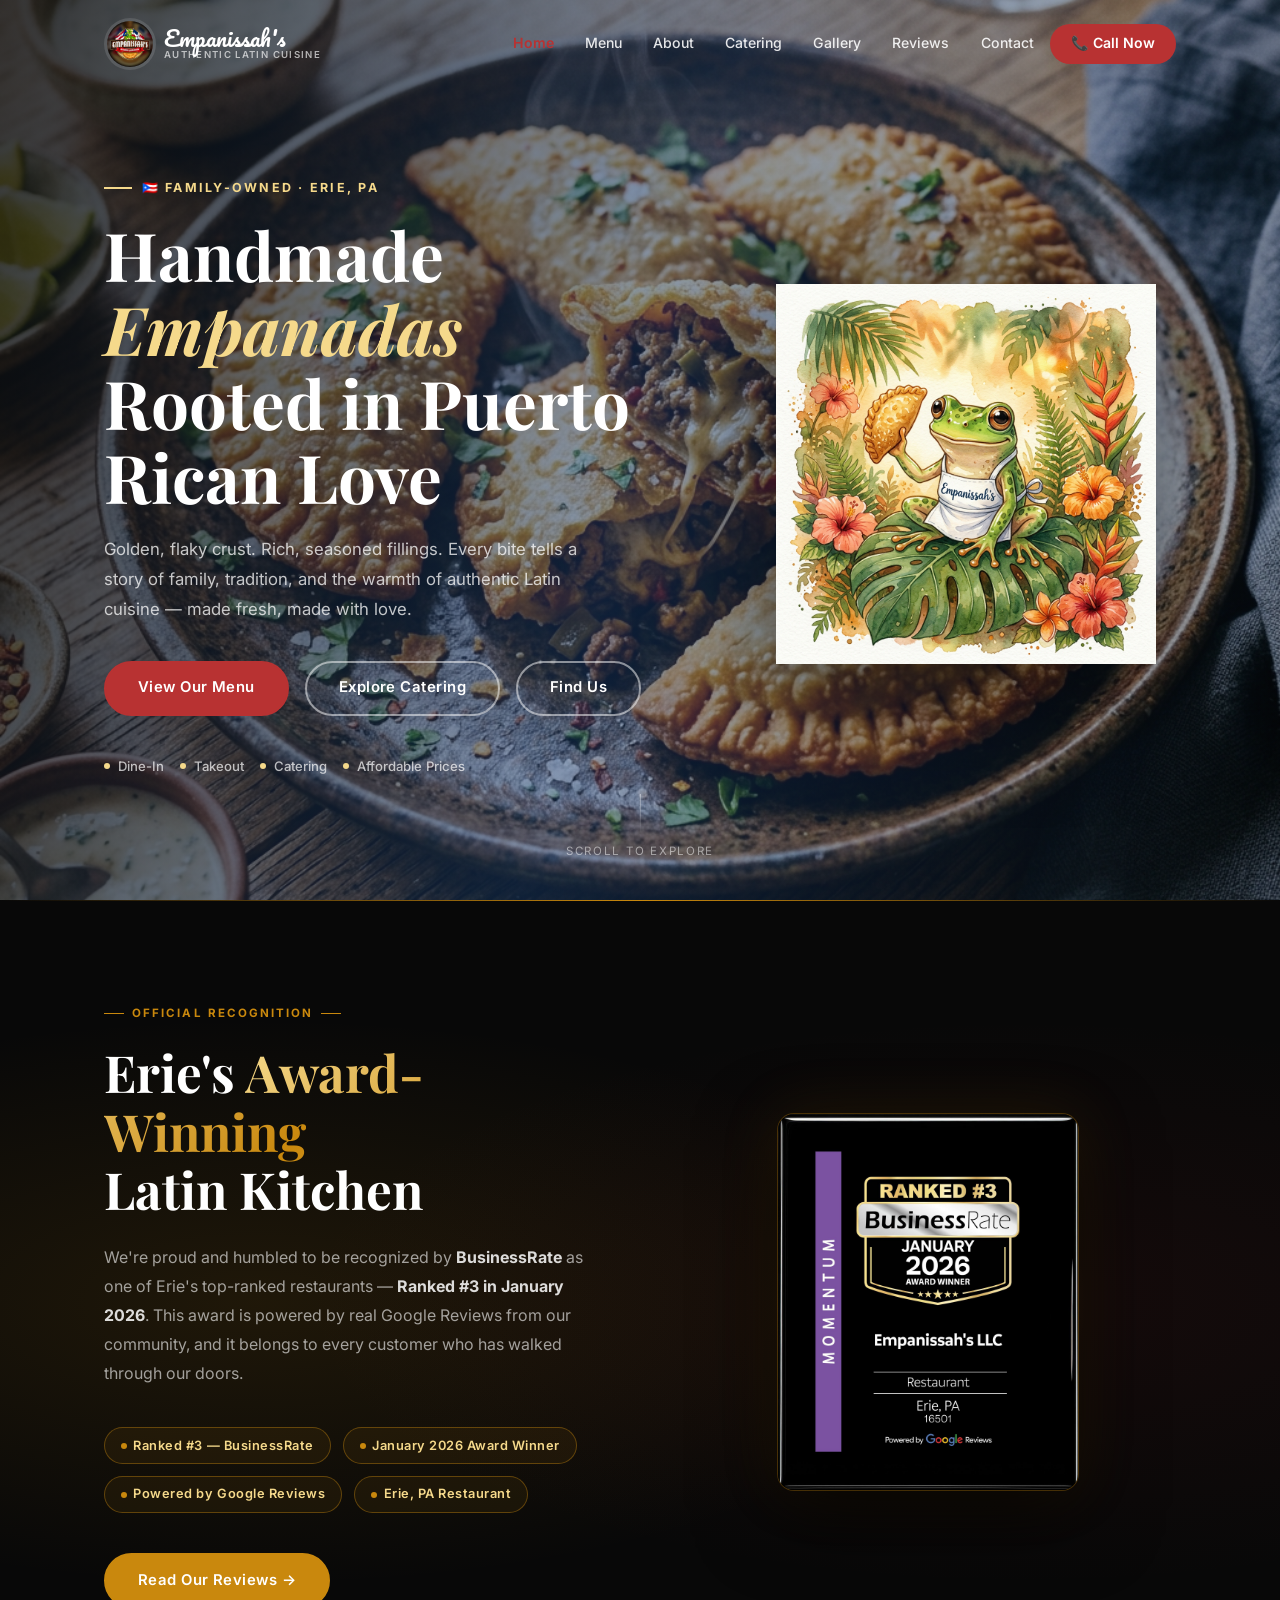
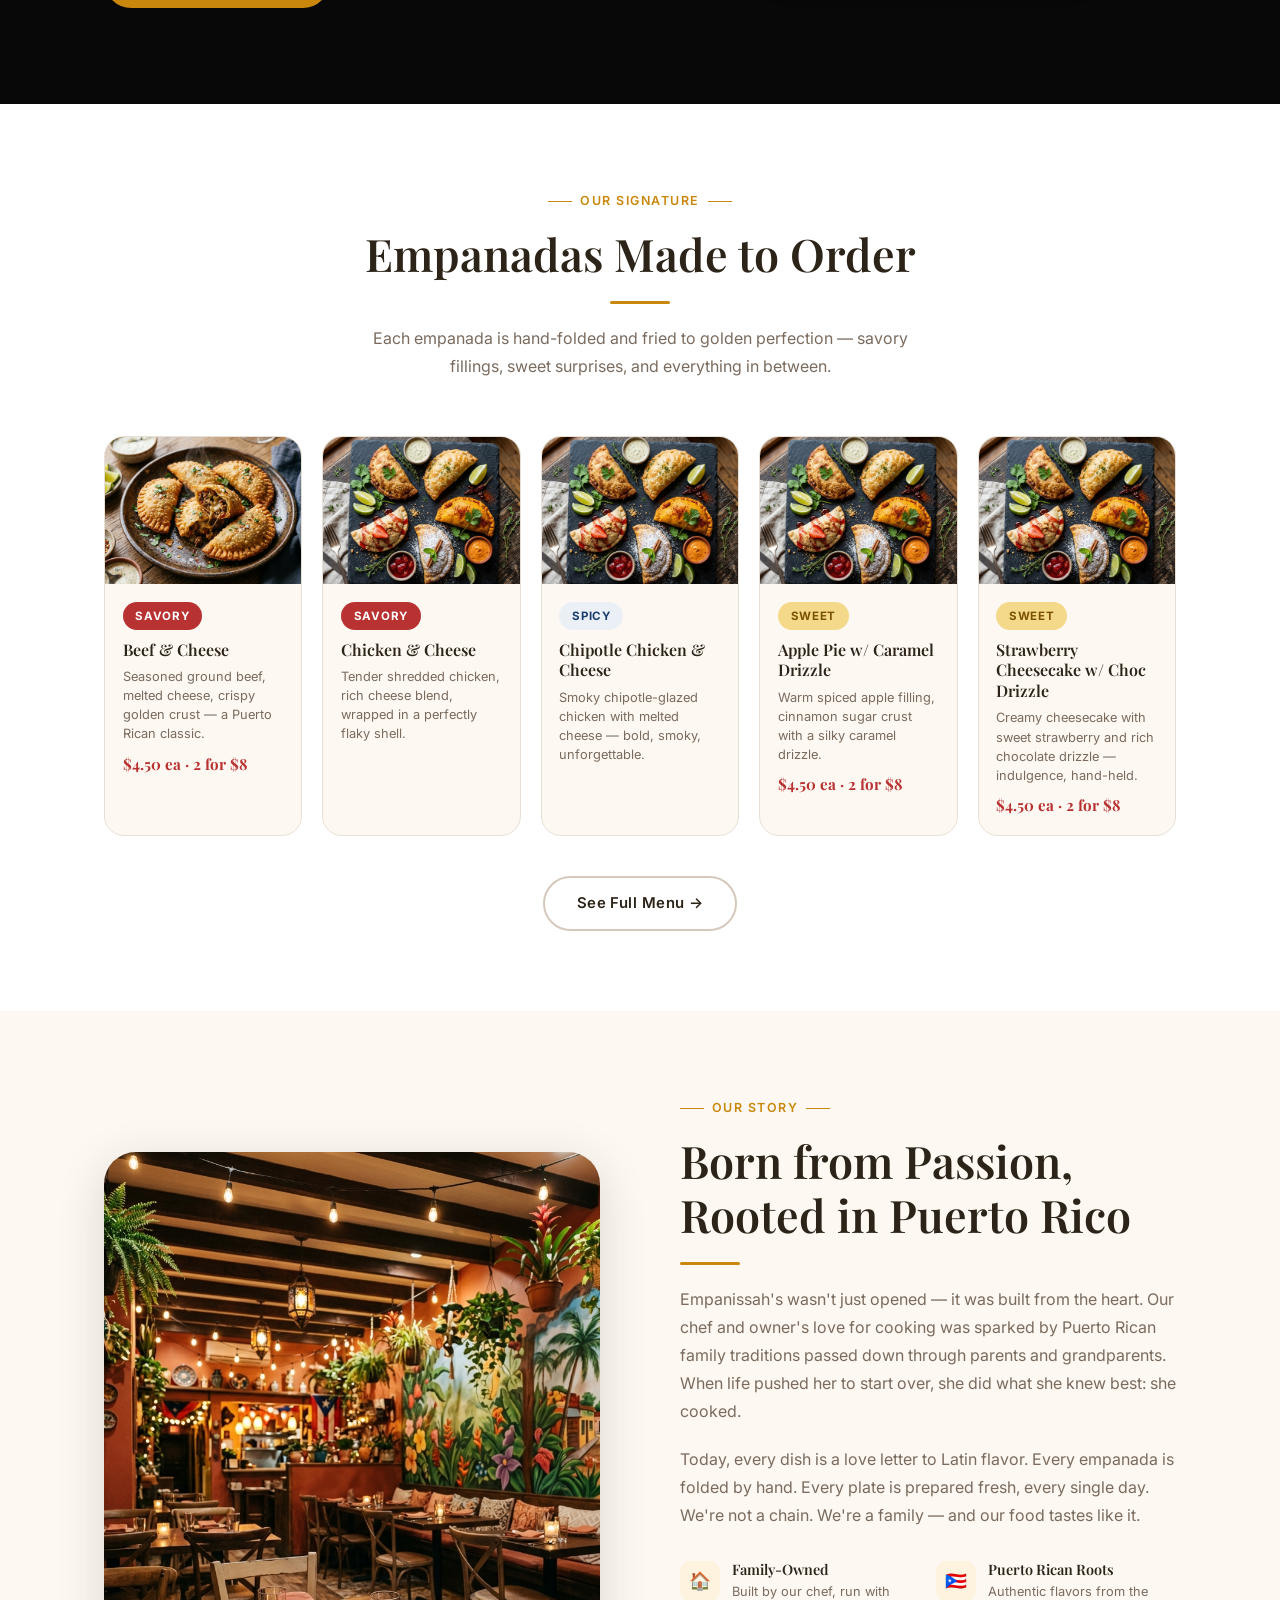
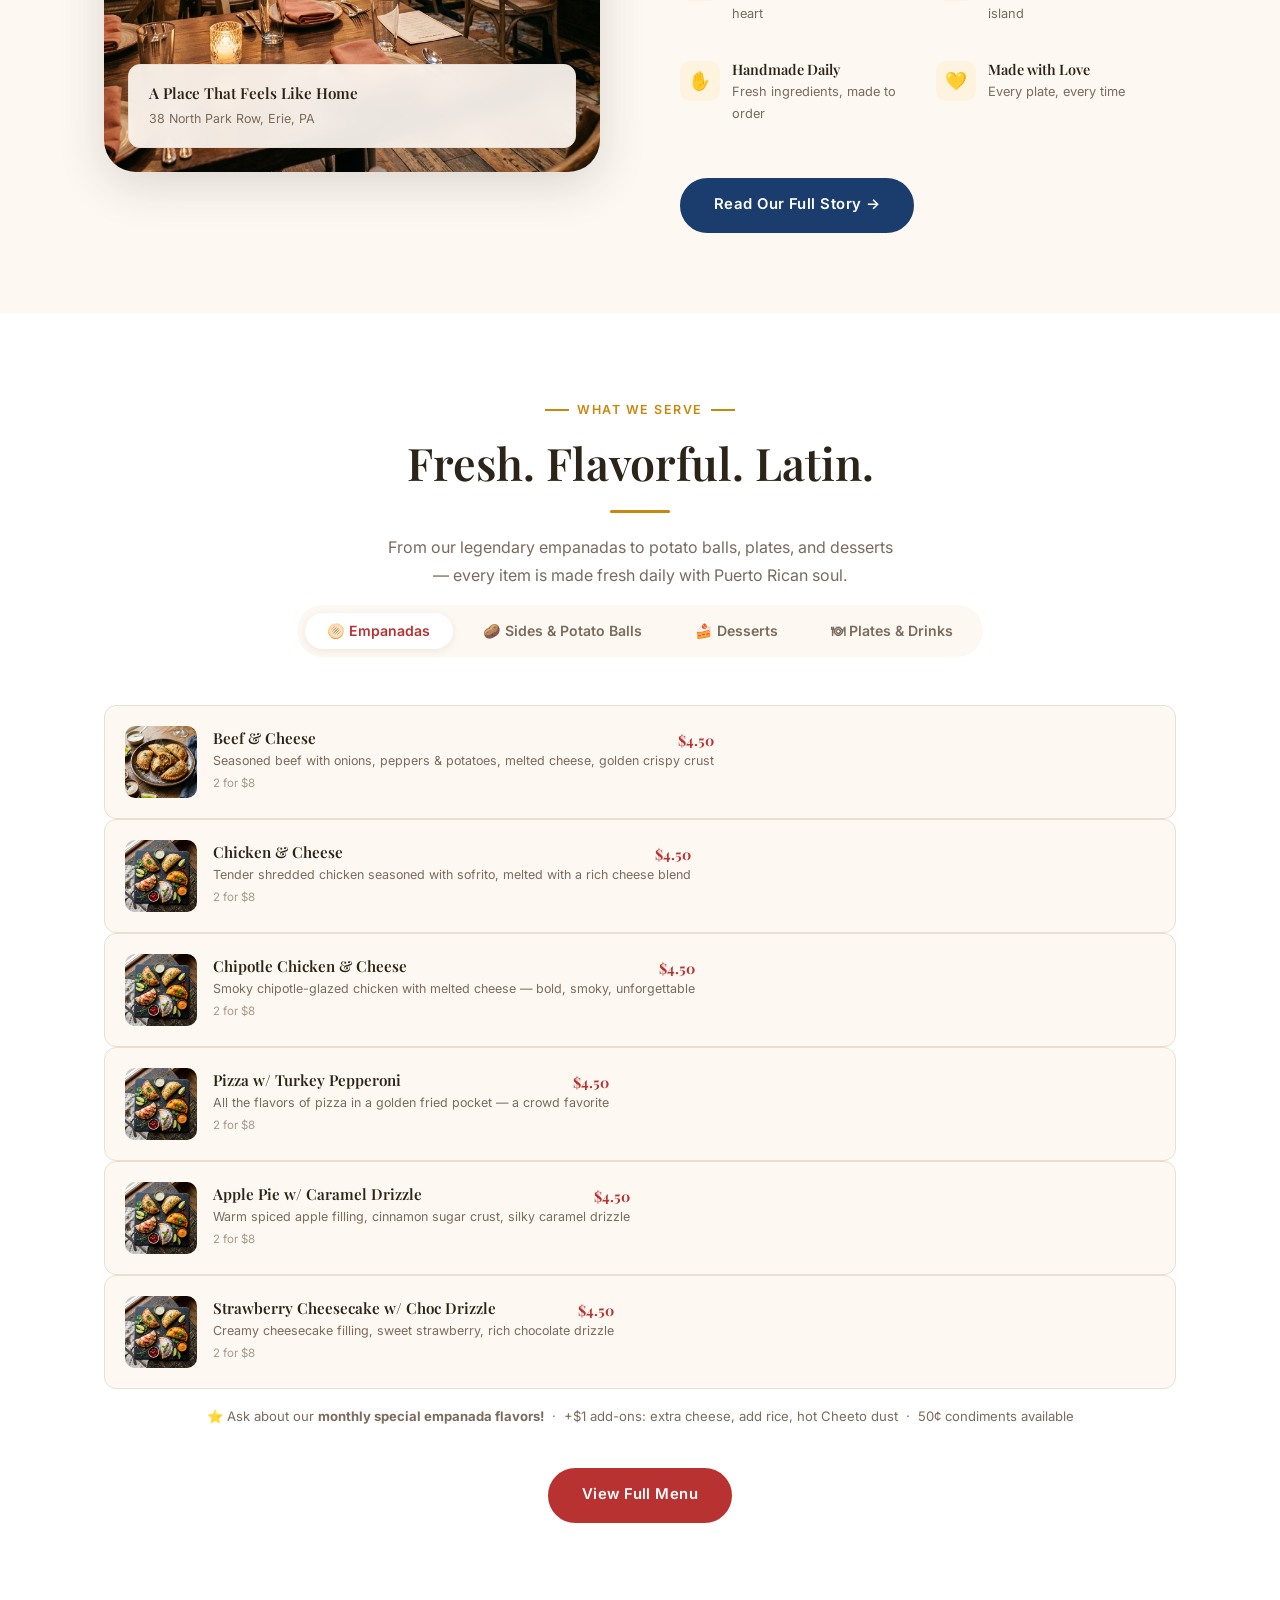
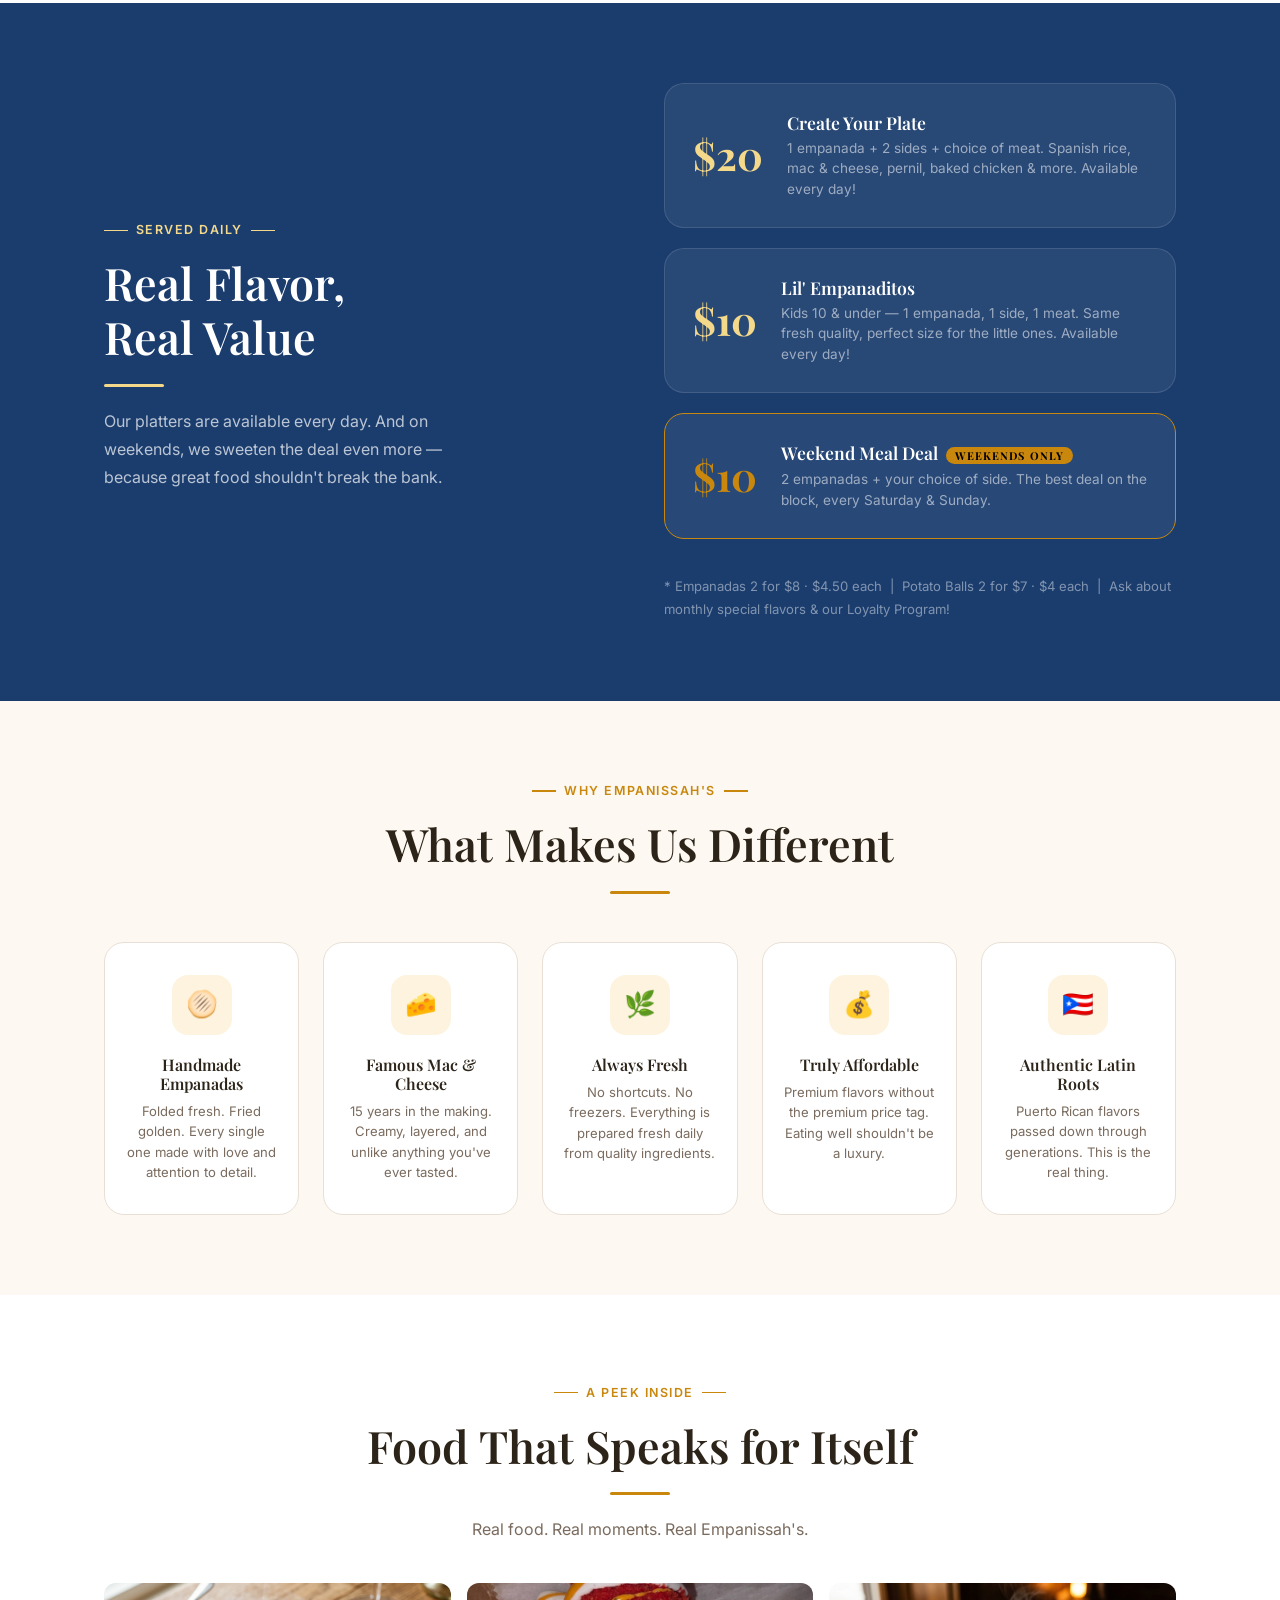
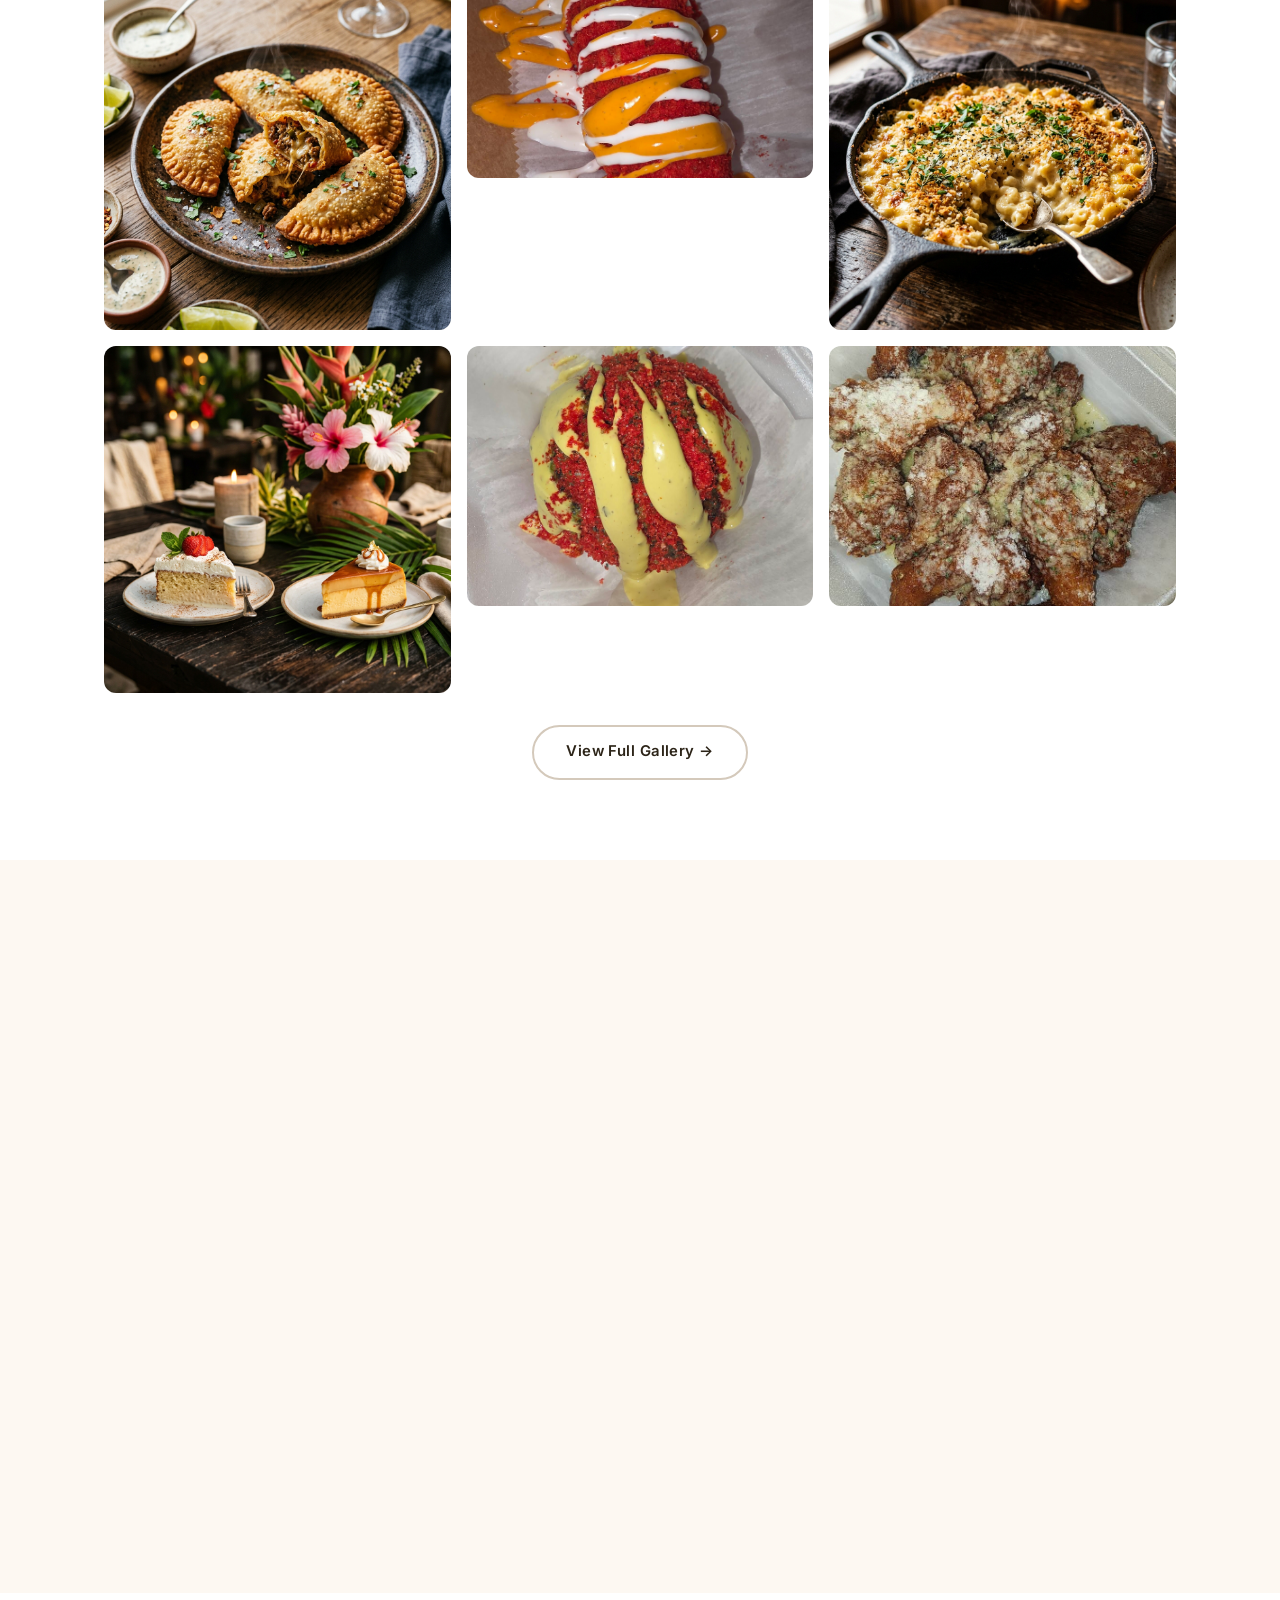
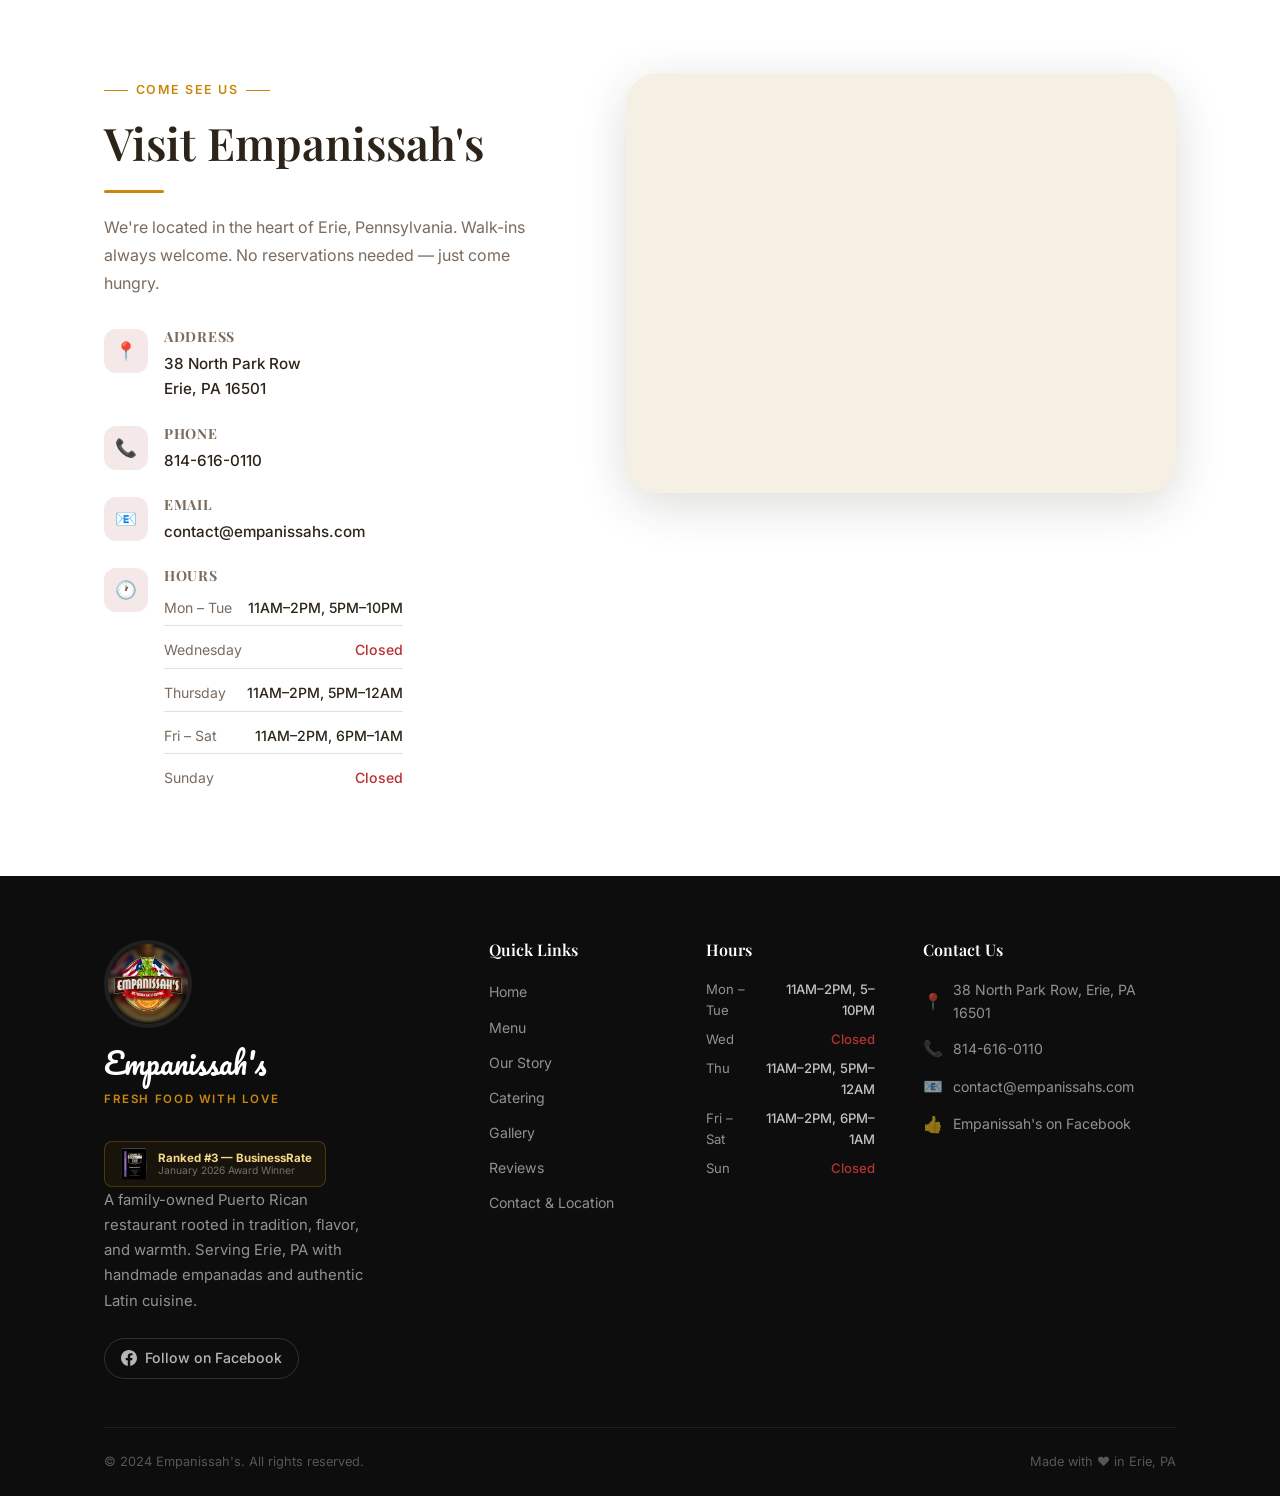
==== commit 9deab321: "Update gallery and replace placeholders with user-provided authentic images" ====
--- a/index.html
+++ b/index.html
@@ -2,6 +2,8 @@
 <html lang="en">
 <head>
   <meta charset="UTF-8">
+  <link rel="icon" href="assets/images/Logo.jpg" type="image/jpeg">
+  <link rel="apple-touch-icon" href="assets/images/Logo.jpg">
   <meta name="viewport" content="width=device-width, initial-scale=1.0">
   <title>Empanissah's — Authentic Latin Cuisine | Erie, PA</title>
   <meta name="description" content="Empanissah's is a family-owned Puerto Rican restaurant in Erie, PA serving handmade empanadas, famous mac & cheese, tres leches, and more. Fresh food made with love.">
@@ -647,7 +649,7 @@
       </div>
       <div class="gallery-item">
         <div class="gallery-item-inner">
-          <img src="assets/images/empanada_variety.png" alt="Empanada variety" class="gallery-lightbox-trigger" data-src="assets/images/empanada_variety.png" style="cursor:pointer;">
+          <img src="assets/images/619197092_122167148504398728_3166457737191872058_n.jpg" alt="Empanadas and More" class="gallery-lightbox-trigger" data-src="assets/images/619197092_122167148504398728_3166457737191872058_n.jpg" style="cursor:pointer;">
           <div class="gallery-item-overlay"><div class="gallery-overlay-icon">⊕</div></div>
         </div>
       </div>
@@ -665,13 +667,13 @@
       </div>
       <div class="gallery-item">
         <div class="gallery-item-inner">
-          <img src="assets/images/restaurant_interior.png" alt="Inside the restaurant" class="gallery-lightbox-trigger" data-src="assets/images/restaurant_interior.png" style="cursor:pointer;">
+          <img src="assets/images/590735695_122160905768398728_8687663221434799438_n.jpg" alt="Delicious Food at Empanissah's" class="gallery-lightbox-trigger" data-src="assets/images/590735695_122160905768398728_8687663221434799438_n.jpg" style="cursor:pointer;">
           <div class="gallery-item-overlay"><div class="gallery-overlay-icon">⊕</div></div>
         </div>
       </div>
       <div class="gallery-item">
         <div class="gallery-item-inner">
-          <img src="assets/images/menu_board.jpg" alt="Our menu" class="gallery-lightbox-trigger" data-src="assets/images/menu_board.jpg" style="cursor:pointer;">
+          <img src="assets/images/524969866_122150887196398728_7870515988147570394_n.jpg" alt="Empanissah's Food and Community" class="gallery-lightbox-trigger" data-src="assets/images/524969866_122150887196398728_7870515988147570394_n.jpg" style="cursor:pointer;">
           <div class="gallery-item-overlay"><div class="gallery-overlay-icon">⊕</div></div>
         </div>
       </div>
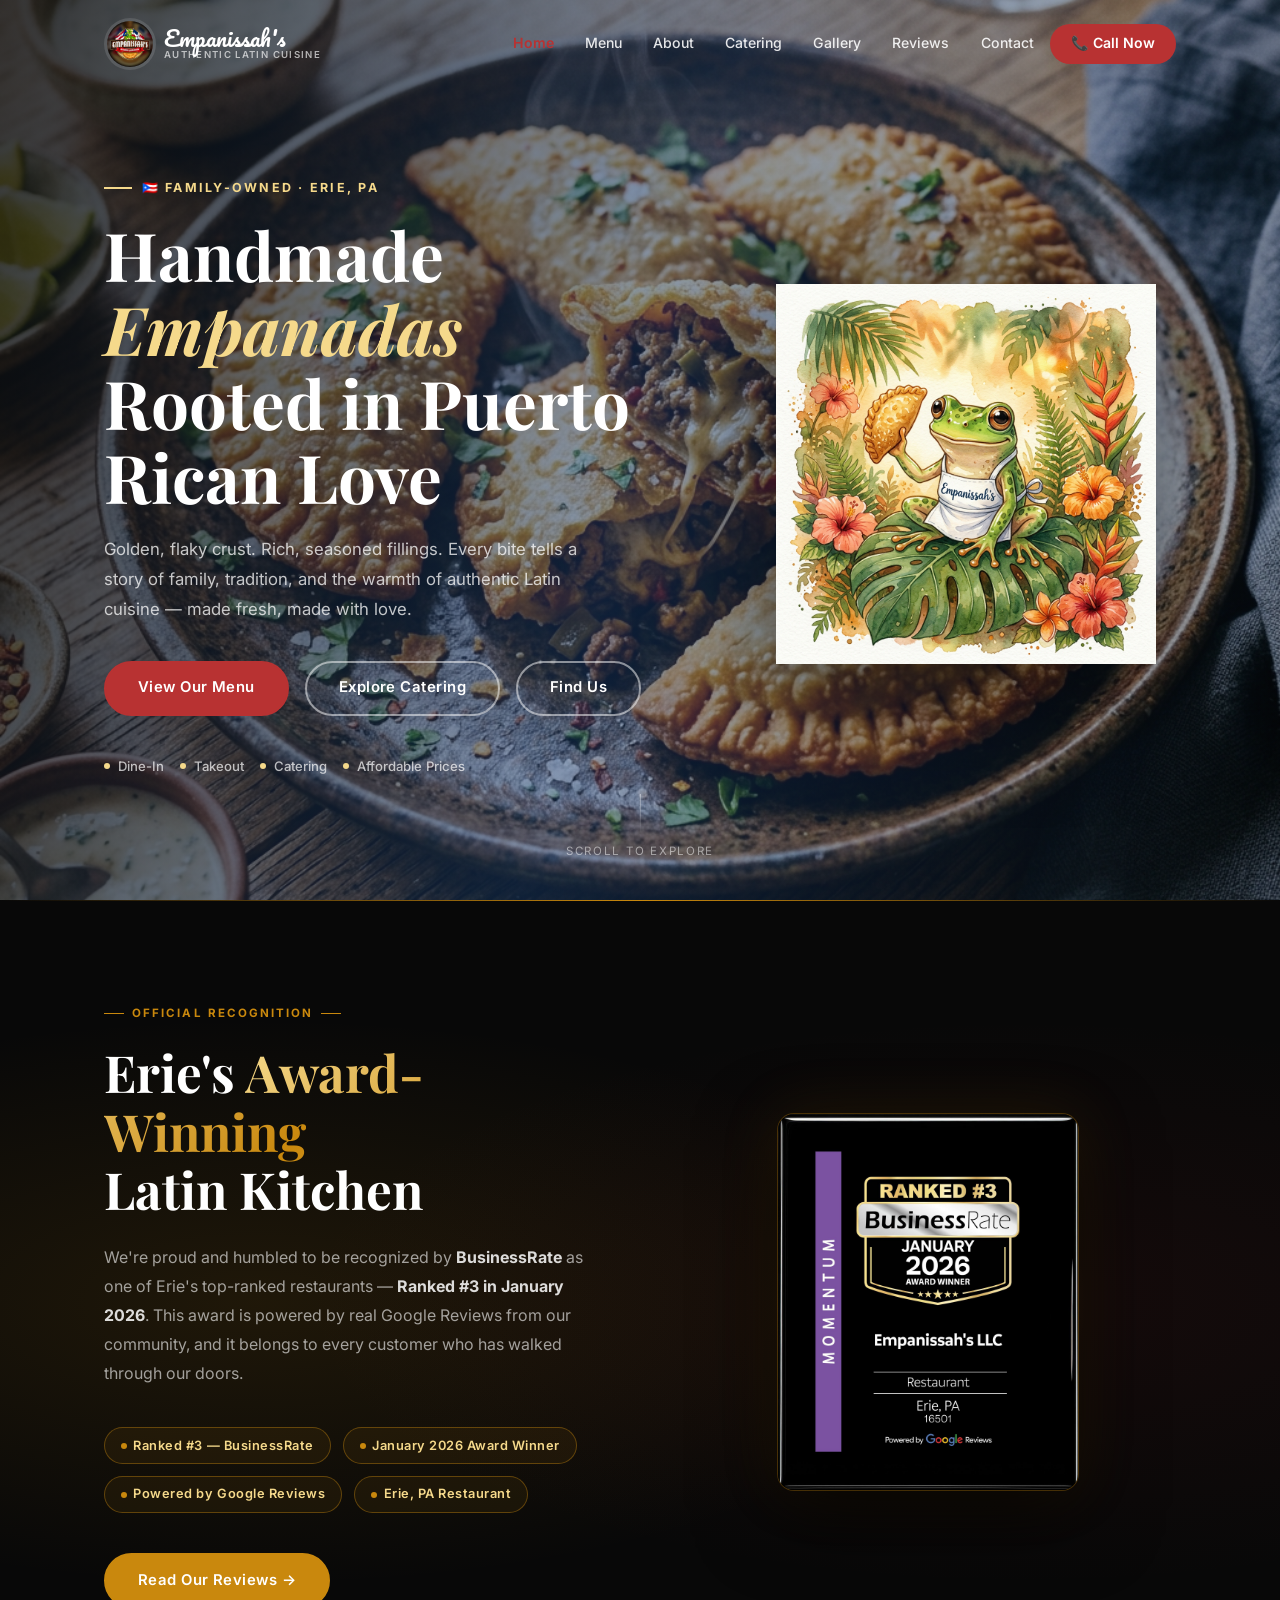
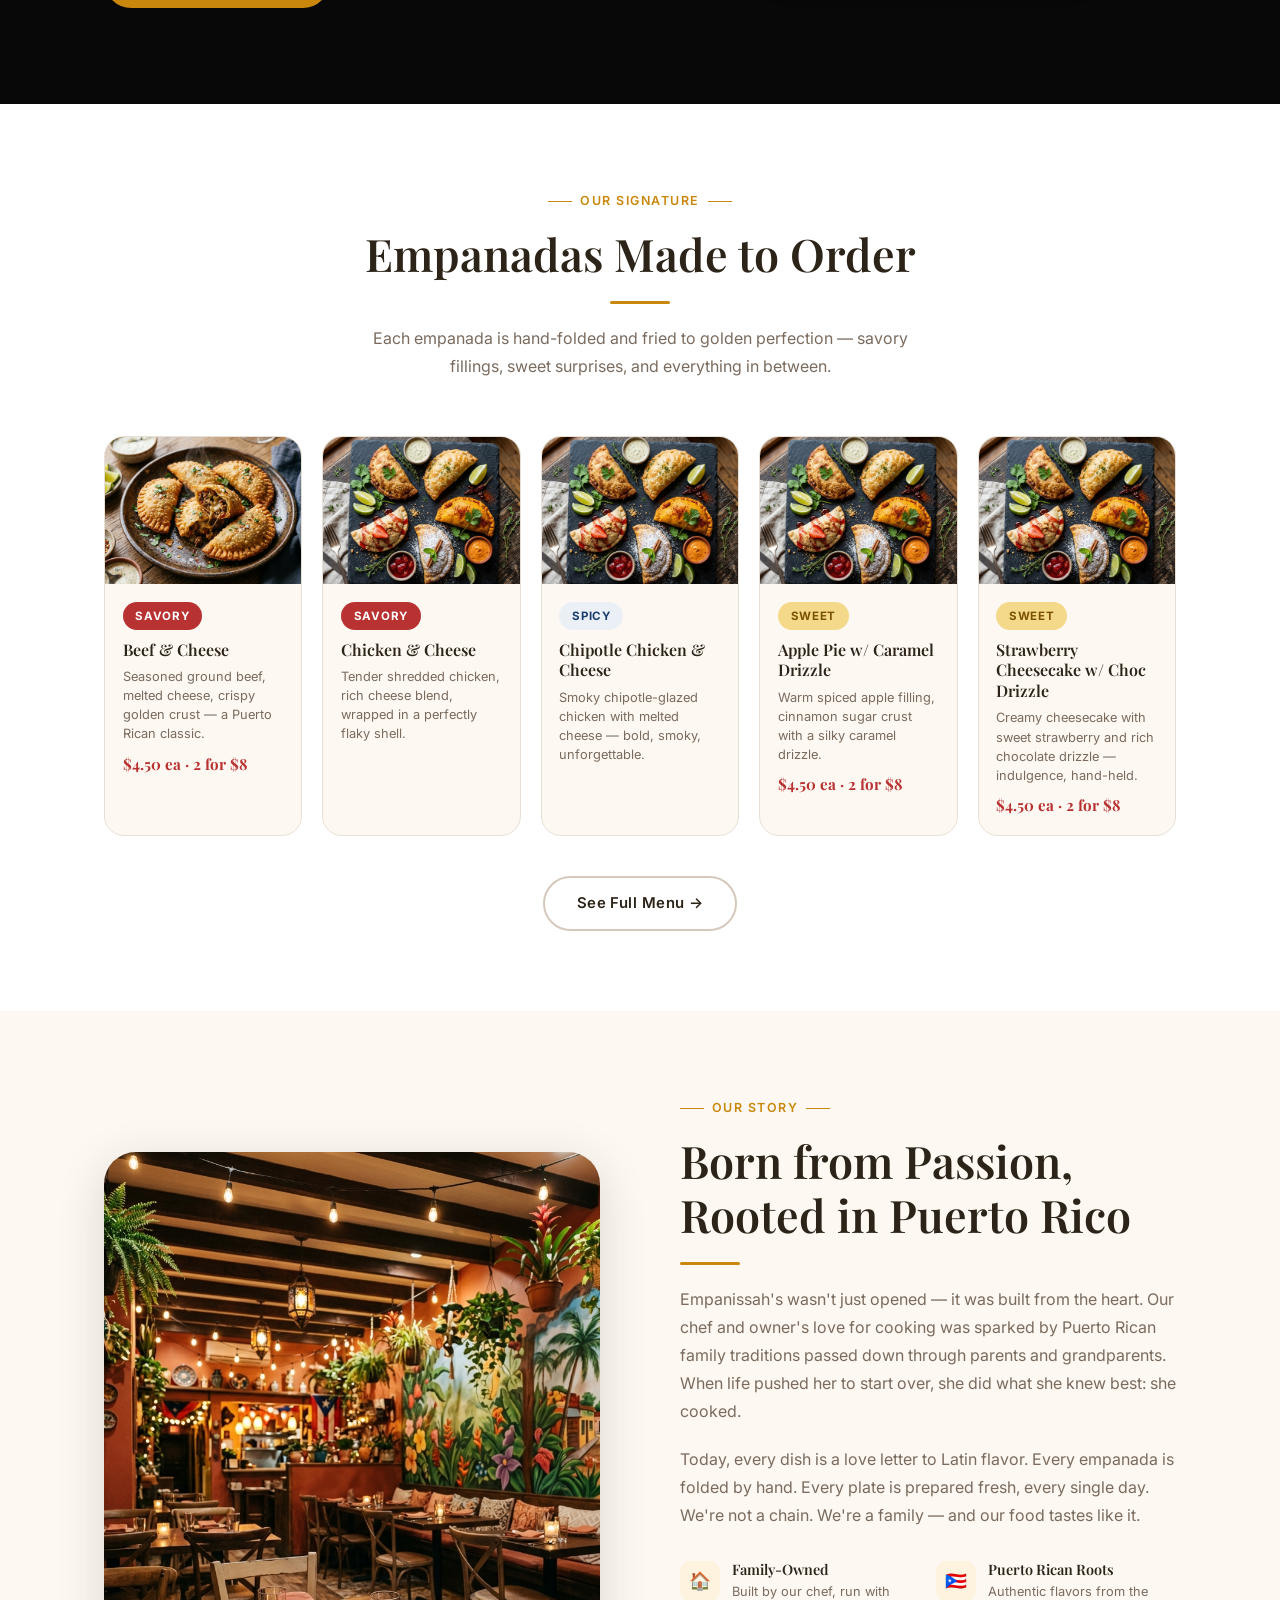
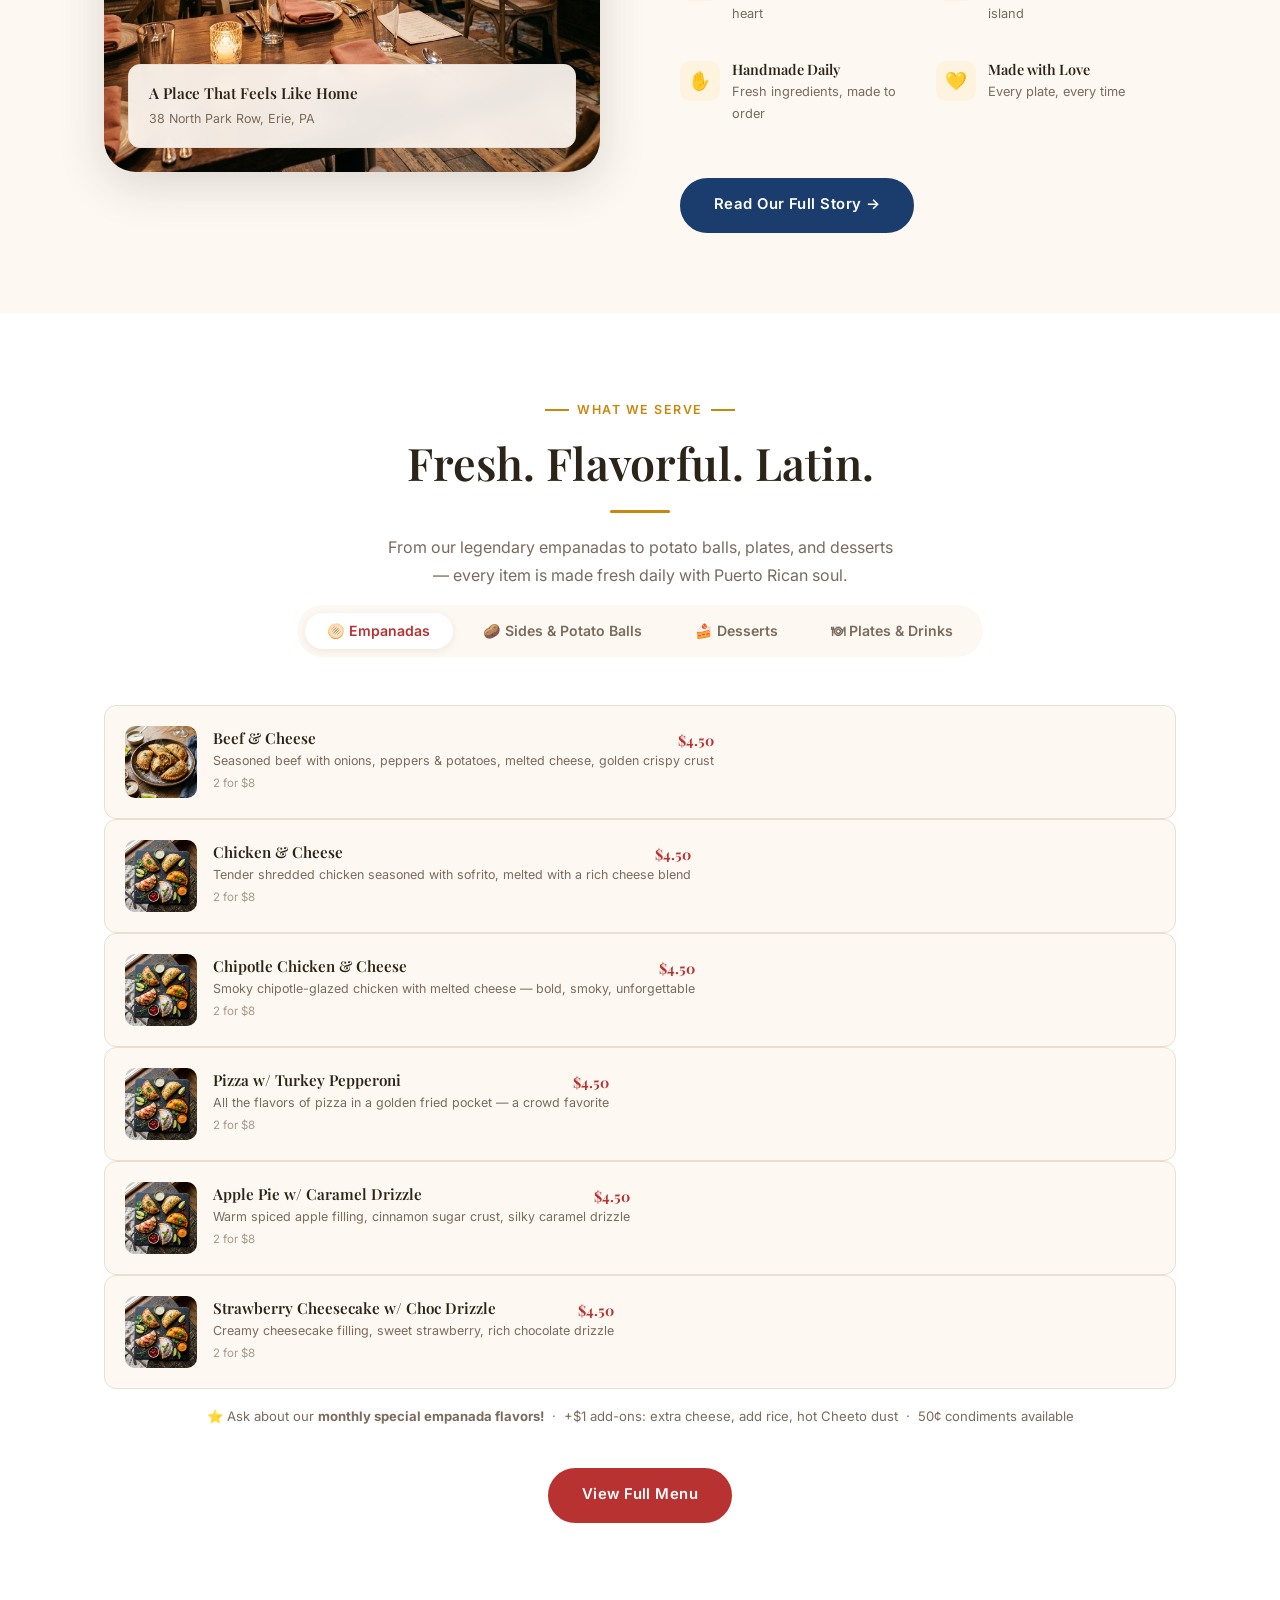
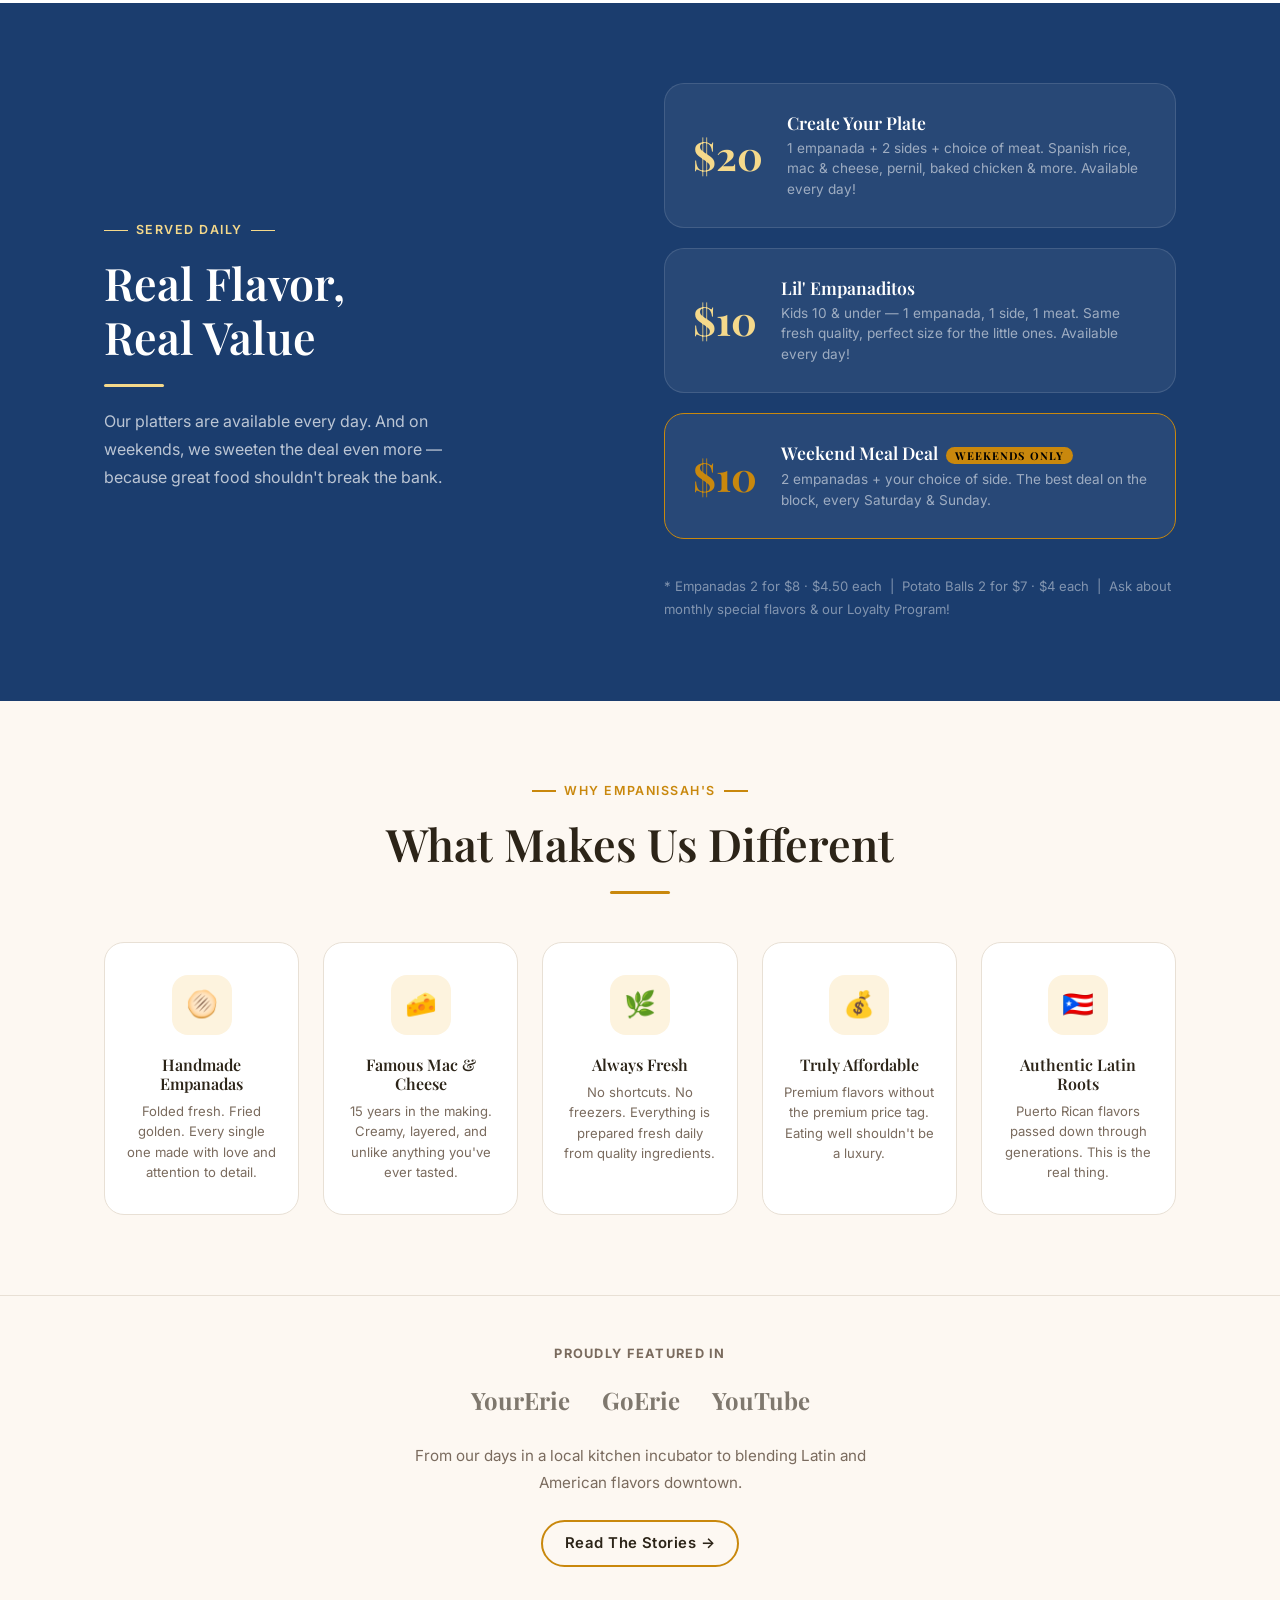
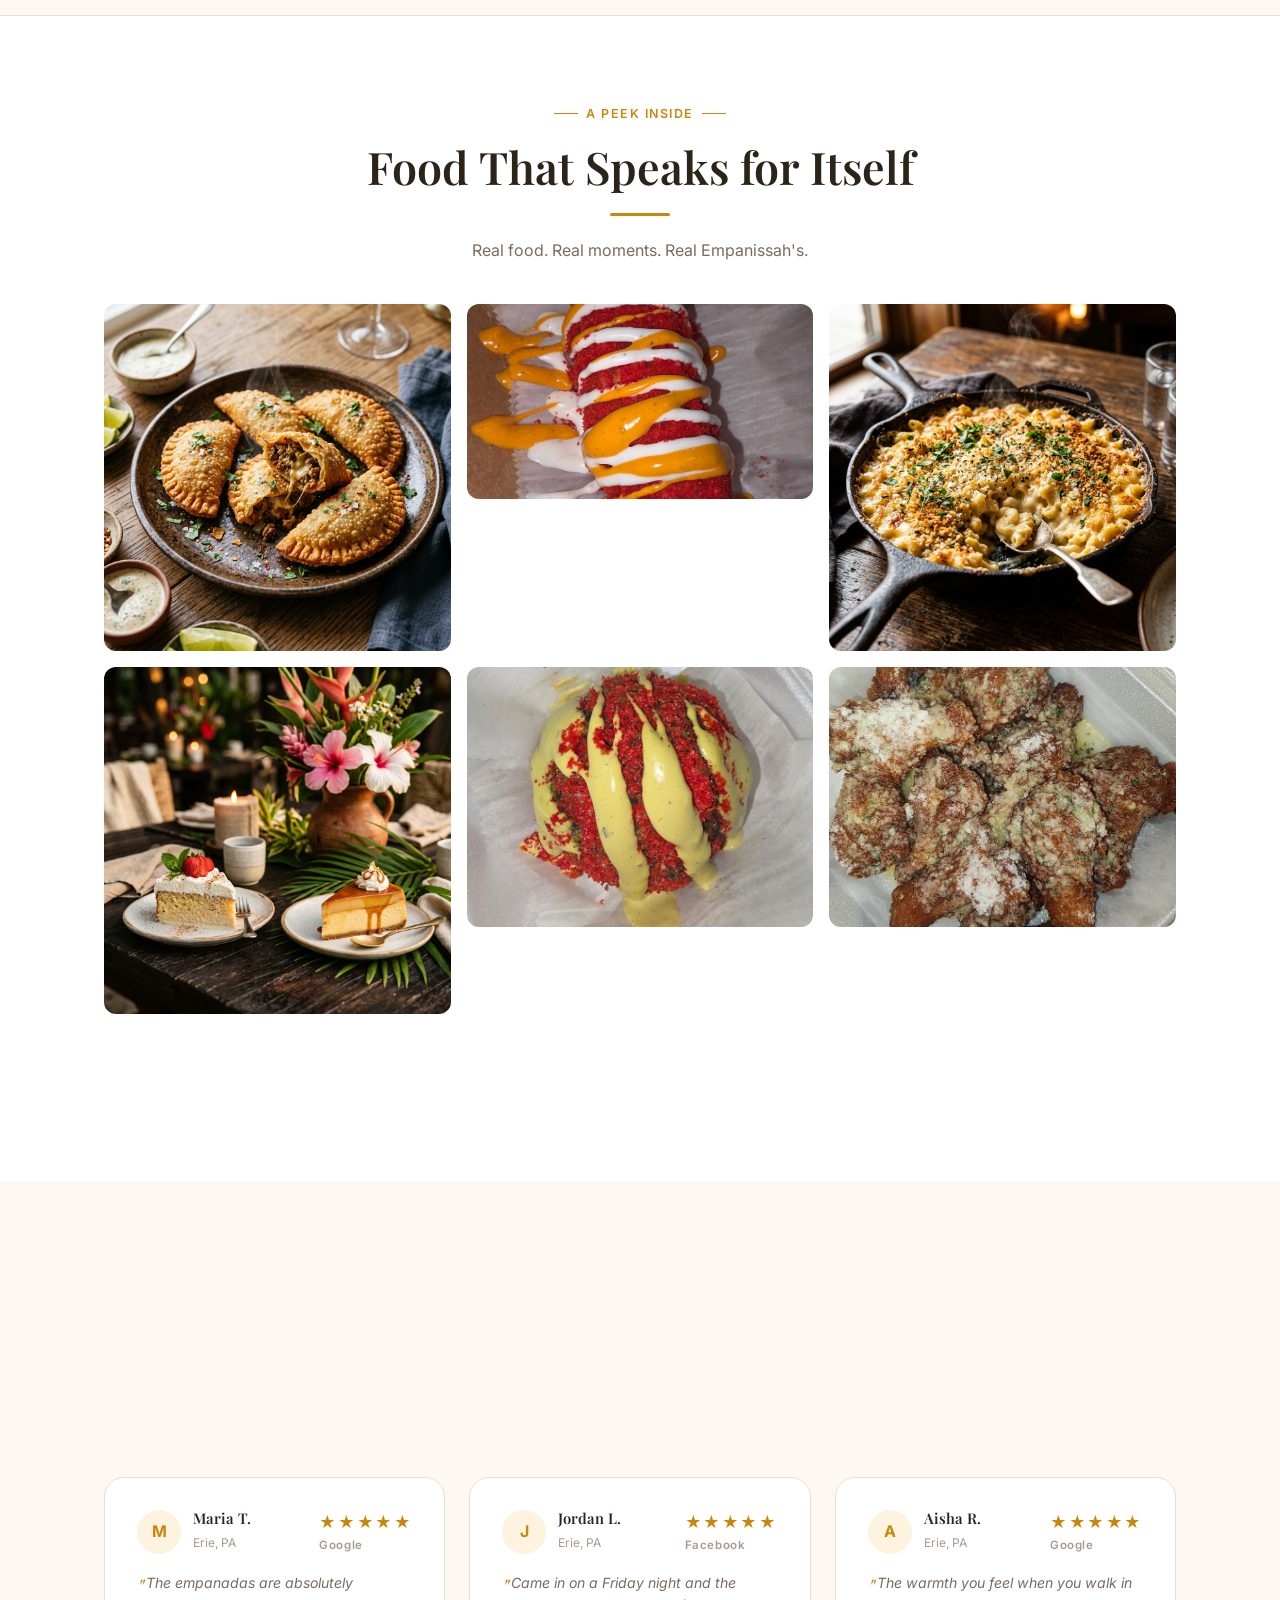
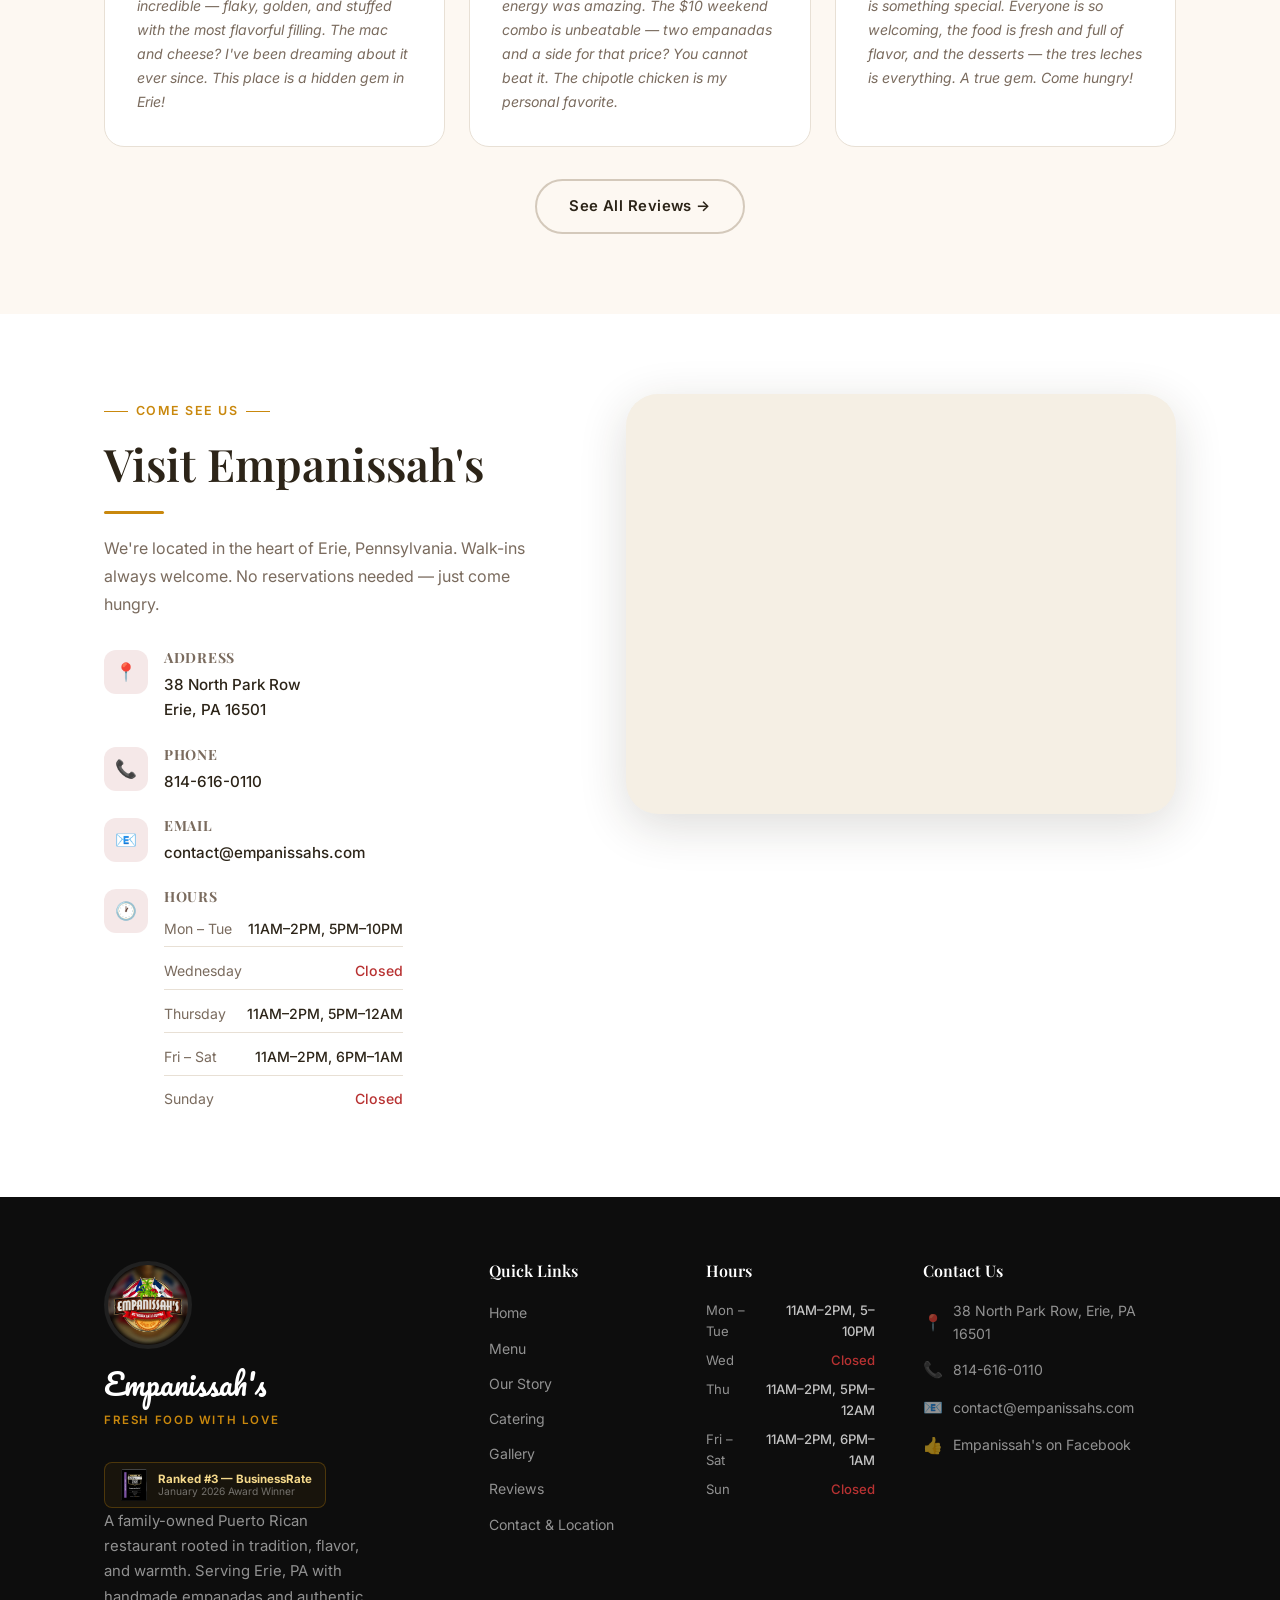
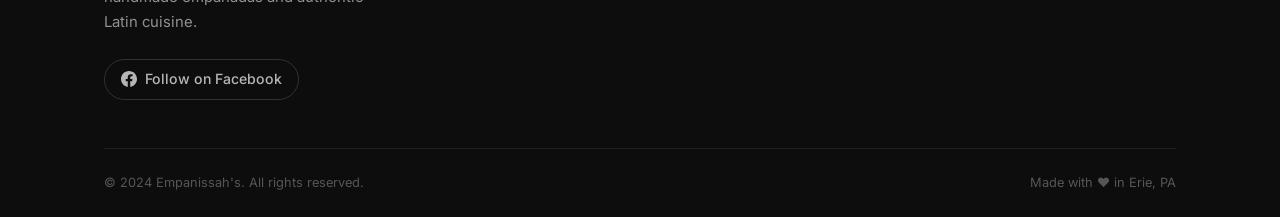
==== commit 18c7dd9d: "Update story and add In the Press sections with local media links" ====
--- a/index.html
+++ b/index.html
@@ -633,6 +633,20 @@
   </div>
 </section>
 
+<!-- ═══════════════════════════════ AS SEEN IN BANNER ═══════════════════════════════ -->
+<section style="background:var(--cream);padding:3rem 1.5rem;text-align:center;border-top:1px solid var(--border);border-bottom:1px solid var(--border);">
+  <div class="container reveal">
+    <div style="font-size:0.8rem;text-transform:uppercase;letter-spacing:0.1em;font-weight:700;color:var(--text-muted);margin-bottom:1rem;">Proudly Featured In</div>
+    <div style="display:flex;justify-content:center;gap:2rem;flex-wrap:wrap;align-items:center;opacity:0.6;">
+      <span style="font-family:var(--font-heading);font-weight:700;font-size:1.5rem;">YourErie</span>
+      <span style="font-family:var(--font-heading);font-weight:700;font-size:1.5rem;">GoErie</span>
+      <span style="font-family:var(--font-heading);font-weight:700;font-size:1.5rem;">YouTube</span>
+    </div>
+    <p style="max-width:500px;margin:1.5rem auto;font-size:0.95rem;">From our days in a local kitchen incubator to blending Latin and American flavors downtown.</p>
+    <a href="about.html#press" class="btn btn-outline" style="border-color:var(--gold);color:var(--gold-dark);padding:0.6rem 1.4rem;">Read The Stories →</a>
+  </div>
+</section>
+
 <!-- ═══════════════════════════════ GALLERY PREVIEW ═══════════════════════════════ -->
 <section class="section gallery-preview-section">
   <div class="container text-center">
